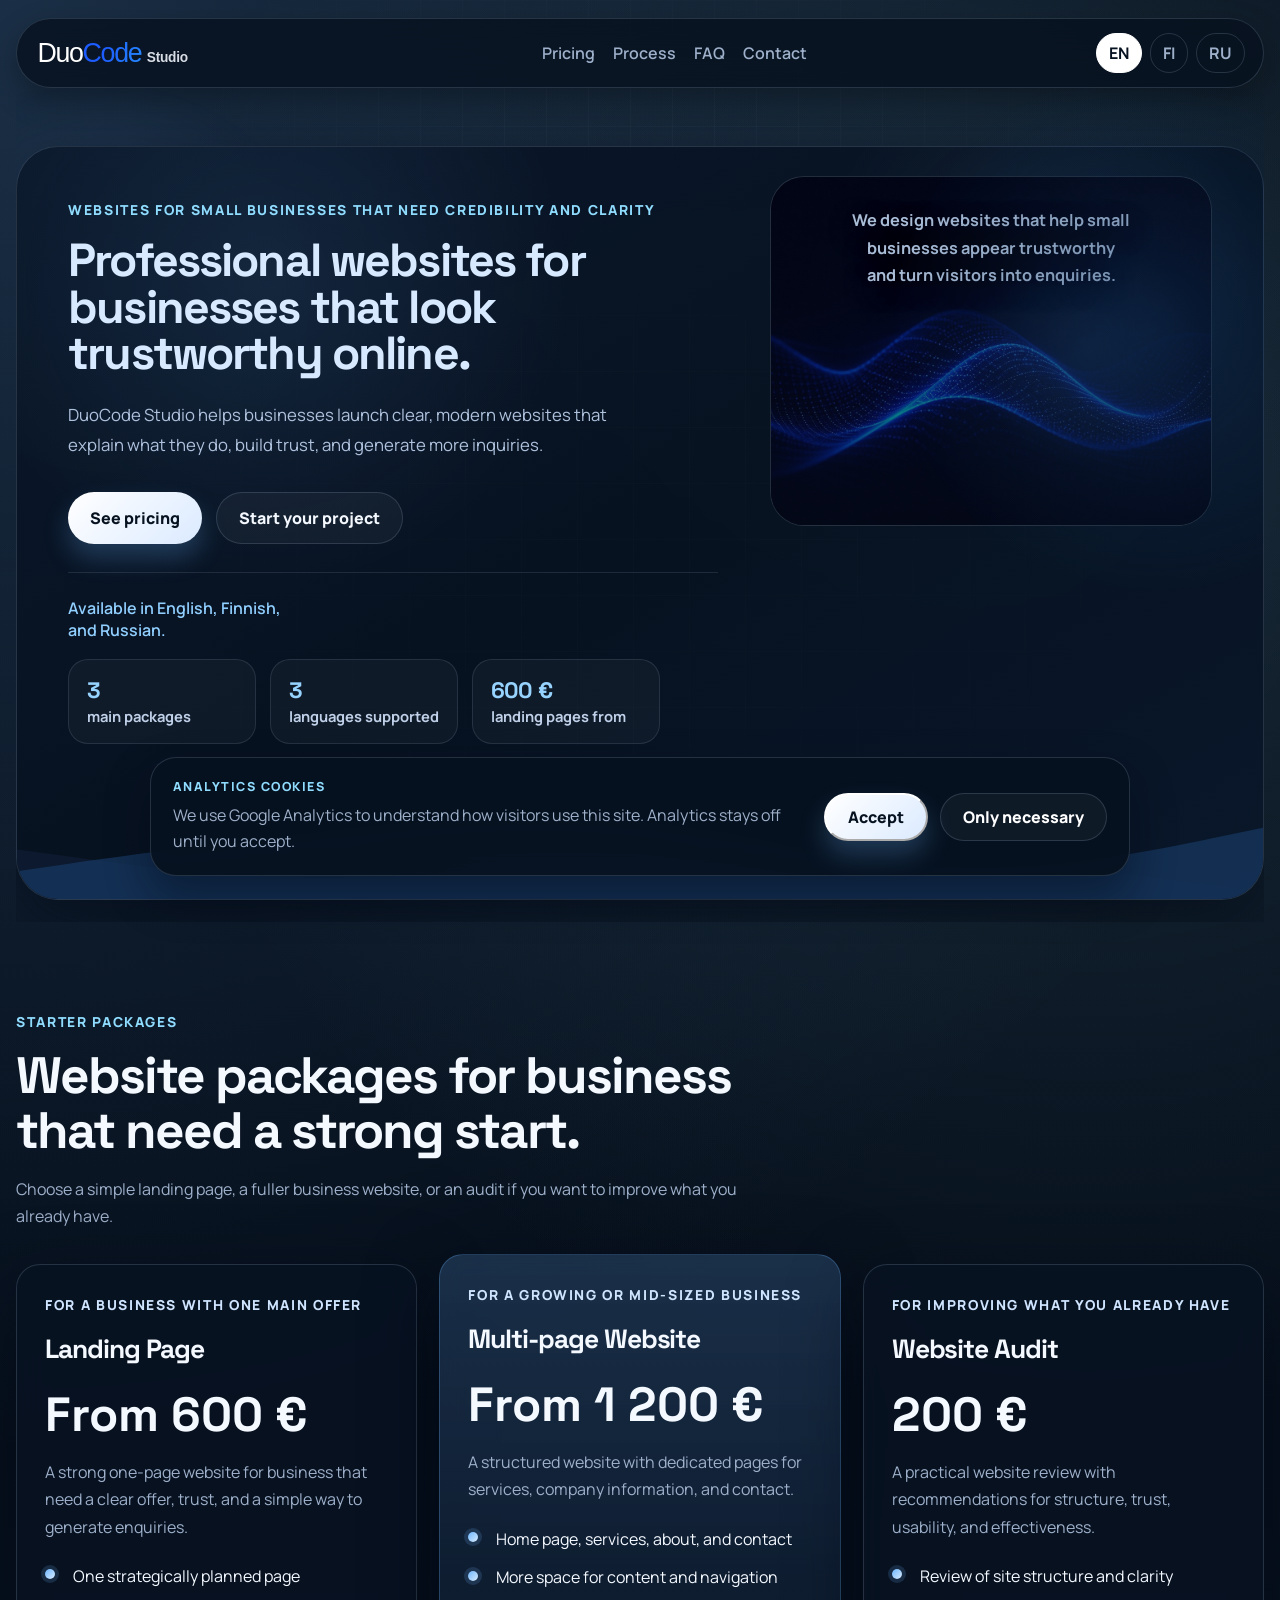
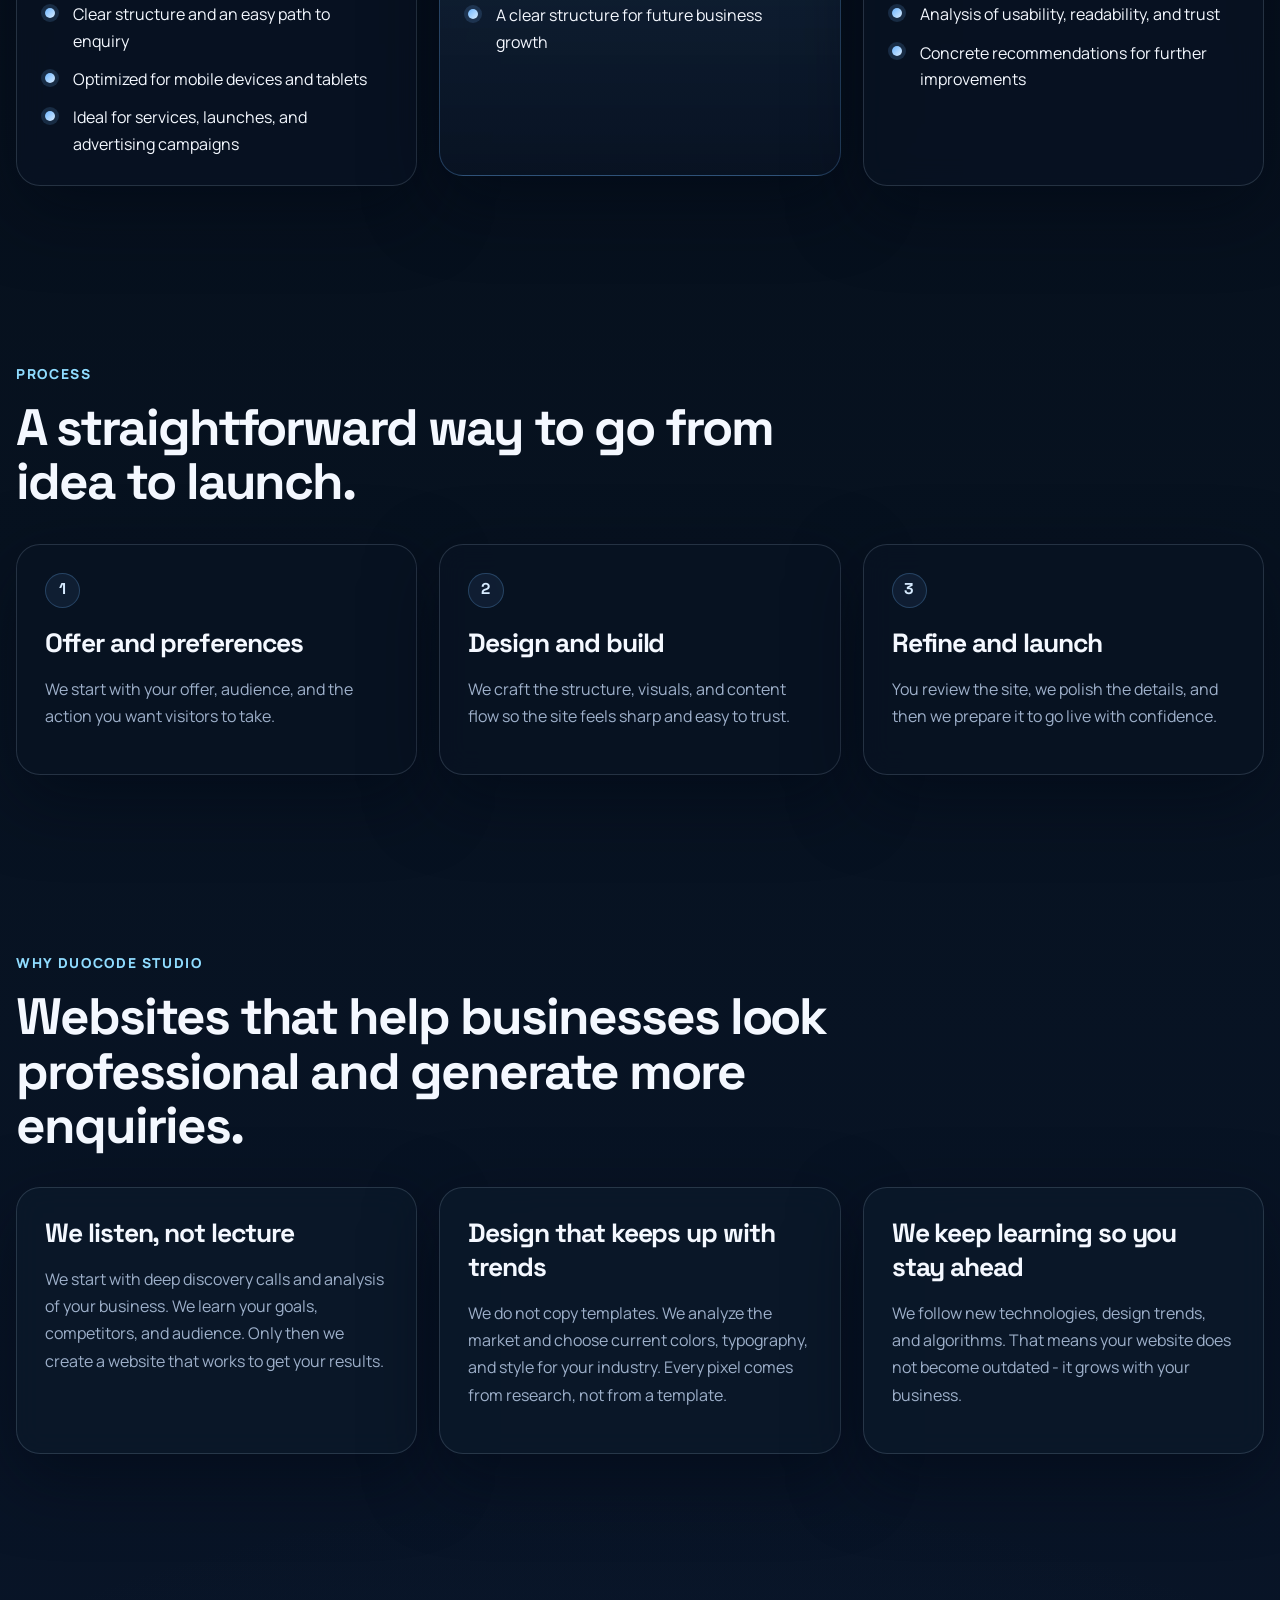
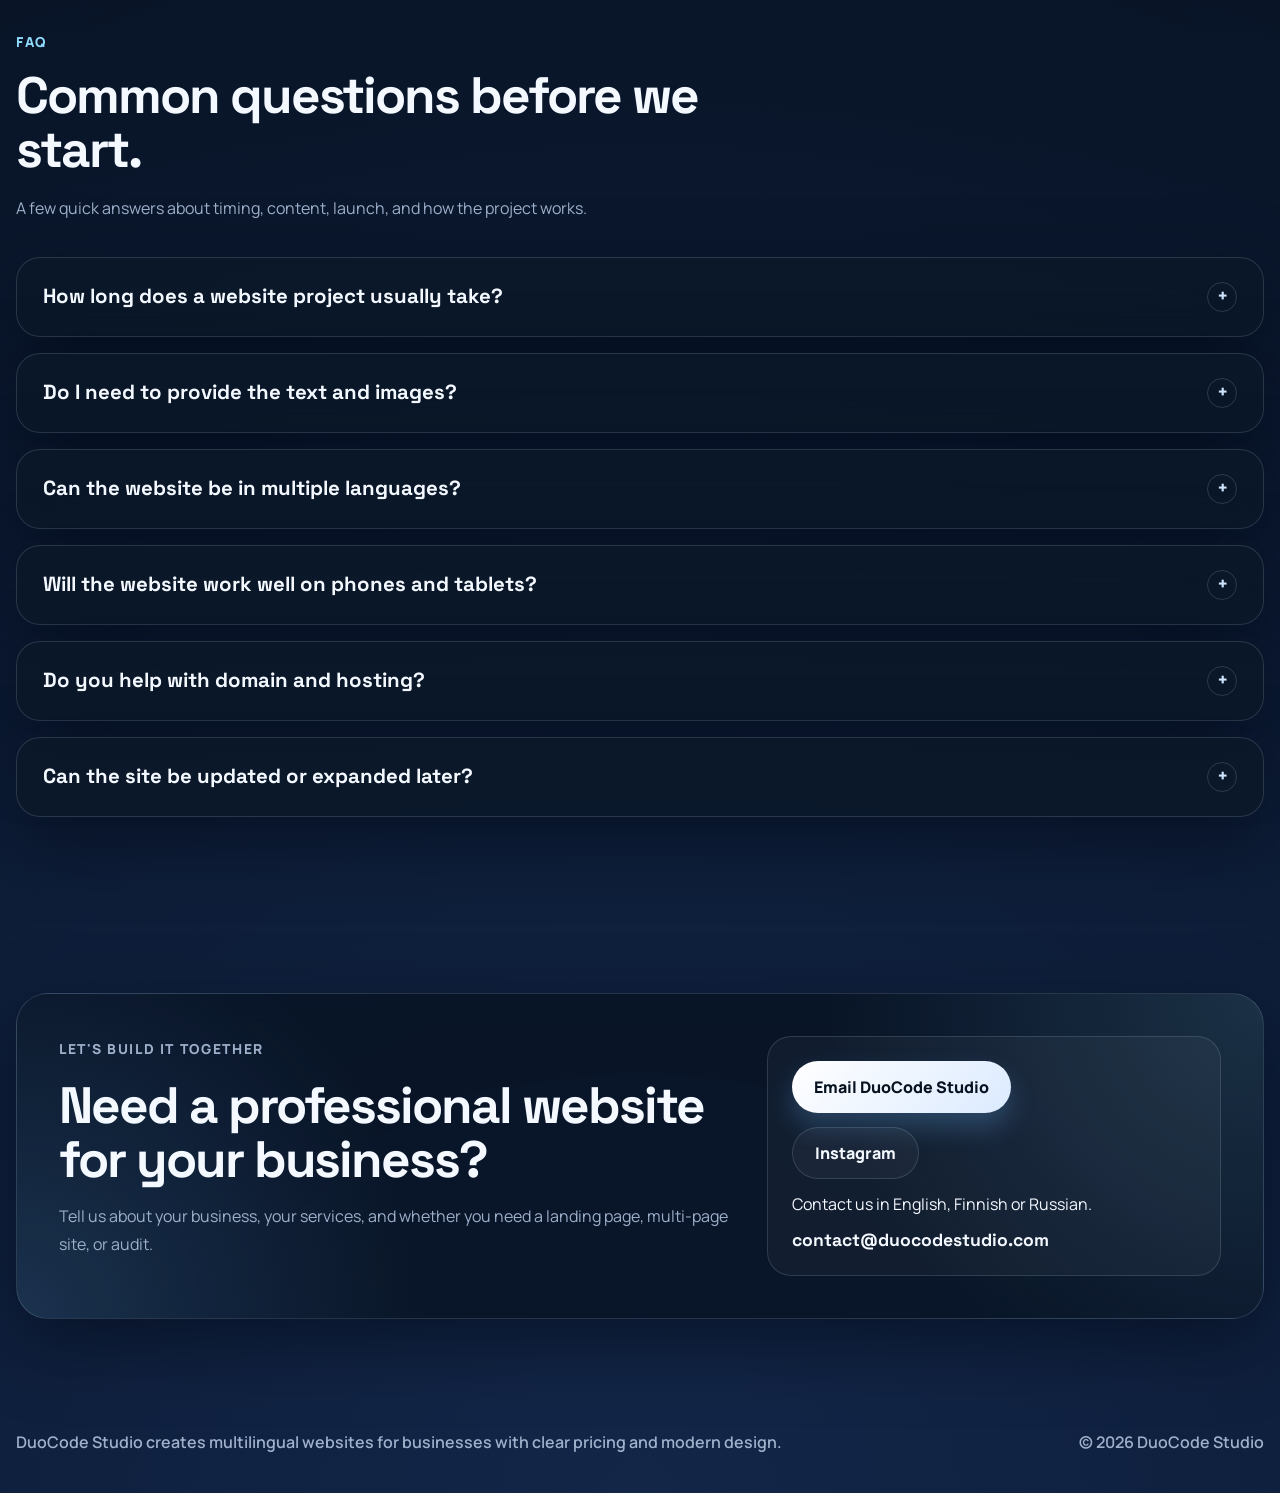
==== index.html @ 1658deb6 "first commit" ====
<!doctype html>
<html lang="en">
	<head>
		<meta charset="UTF-8" />
		<meta name="viewport" content="width=device-width, initial-scale=1.0" />
		<title>Small Business Web Design from €600 | DuoCode Studio</title>
		<meta
			name="description"
			content="DuoCode Studio builds multilingual small business websites: landing pages from €600, multi-page websites from €1200, and website audits for €200."
		/>
		<meta name="robots" content="index, follow, max-image-preview:large, max-snippet:-1, max-video-preview:-1" />
		<meta name="theme-color" content="#071220" />
		<link rel="canonical" href="https://duocodestudio.com/" />
		<link rel="alternate" hreflang="en" href="https://duocodestudio.com/" />
		<link rel="alternate" hreflang="fi" href="https://duocodestudio.com/fi/" />
		<link rel="alternate" hreflang="ru" href="https://duocodestudio.com/ru/" />
		<link rel="alternate" hreflang="x-default" href="https://duocodestudio.com/" />
		<meta property="og:type" content="website" />
		<meta property="og:site_name" content="DuoCode Studio" />
		<meta property="og:locale" content="en_US" />
		<meta property="og:locale:alternate" content="fi_FI" />
		<meta property="og:locale:alternate" content="ru_RU" />
		<meta property="og:url" content="https://duocodestudio.com/" />
		<meta property="og:title" content="Small Business Web Design from €600 | DuoCode Studio" />
		<meta
			property="og:description"
			content="DuoCode Studio builds multilingual small business websites: landing pages from €600, multi-page websites from €1200, and website audits for €200."
		/>
		<meta name="twitter:card" content="summary" />
		<meta name="twitter:title" content="Small Business Web Design from €600 | DuoCode Studio" />
		<meta
			name="twitter:description"
			content="DuoCode Studio builds multilingual small business websites: landing pages from €600, multi-page websites from €1200, and website audits for €200."
		/>
		<link rel="preconnect" href="https://fonts.googleapis.com" />
		<link rel="preconnect" href="https://fonts.gstatic.com" crossorigin />
		<link
			href="https://fonts.googleapis.com/css2?family=Manrope:wght@400;500;600;700;800&family=Space+Grotesk:wght@500;700&display=swap"
			rel="stylesheet"
		/>
		<link rel="stylesheet" href="./styles.css" />
		<script src="./analytics-consent.js" defer></script>
		<script type="application/ld+json">
			{
				"@context": "https://schema.org",
				"@graph": [
					{
						"@type": "ProfessionalService",
						"@id": "https://duocodestudio.com/#service",
						"name": "DuoCode Studio",
						"url": "https://duocodestudio.com/",
						"logo": "https://duocodestudio.com/assets/duocode-studio-logo.svg",
						"image": "https://duocodestudio.com/assets/duocode-studio-logo.svg",
						"email": "hello@duocodestudio.com",
						"description": "DuoCode Studio creates multilingual websites for small businesses, including landing pages, multi-page websites, and website audits.",
						"priceRange": "EUR 200-1200+",
						"areaServed": ["Finland", "Europe"],
						"availableLanguage": ["English", "Finnish", "Russian"],
						"serviceType": ["Landing page design", "Multi-page website design", "Website audit"],
						"contactPoint": {
							"@type": "ContactPoint",
							"contactType": "customer support",
							"email": "hello@duocodestudio.com",
							"availableLanguage": ["English", "Finnish", "Russian"]
						},
						"offers": [
							{
								"@type": "Offer",
								"name": "Landing Page",
								"priceCurrency": "EUR",
								"price": "600",
								"description": "Landing page package for a small business with one clear offer."
							},
							{
								"@type": "Offer",
								"name": "Multi-page Website",
								"priceCurrency": "EUR",
								"price": "1200",
								"description": "Multi-page website package for a growing small business."
							},
							{
								"@type": "Offer",
								"name": "Website Audit",
								"priceCurrency": "EUR",
								"price": "200",
								"description": "Website audit with recommendations for clarity, trust, UX, and performance."
							}
						]
					},
					{
						"@type": "FAQPage",
						"@id": "https://duocodestudio.com/#faqpage",
						"inLanguage": "en",
						"mainEntity": [
							{
								"@type": "Question",
								"name": "How long does a website project usually take?",
								"acceptedAnswer": {
									"@type": "Answer",
									"text": "Most landing pages take around 1-2 weeks. A multi-page website usually takes 2-4 weeks, depending on scope, content, and feedback speed."
								}
							},
							{
								"@type": "Question",
								"name": "Do I need to provide the text and images?",
								"acceptedAnswer": {
									"@type": "Answer",
									"text": "You can send your existing text, photos, and brand materials. If needed, we can also help structure the content so the site feels clear and professional."
								}
							},
							{
								"@type": "Question",
								"name": "Can the website be in multiple languages?",
								"acceptedAnswer": {
									"@type": "Answer",
									"text": "Yes. DuoCode Studio can build the site in English, Finnish, and Russian, with a clear structure for multilingual content."
								}
							},
							{
								"@type": "Question",
								"name": "Will the website work well on phones and tablets?",
								"acceptedAnswer": {
									"@type": "Answer",
									"text": "Yes. Every site is designed to be responsive, so it looks clean and works smoothly on desktop, tablet, and mobile screens."
								}
							},
							{
								"@type": "Question",
								"name": "Do you help with domain and hosting?",
								"acceptedAnswer": {
									"@type": "Answer",
									"text": "Yes. We can guide you with domain and hosting setup, or work with the provider you already use."
								}
							},
							{
								"@type": "Question",
								"name": "Can the site be updated or expanded later?",
								"acceptedAnswer": {
									"@type": "Answer",
									"text": "Yes. You can start with a landing page and later expand into a multi-page site, add new sections, or improve the content over time."
								}
							}
						]
					}
				]
			}
		</script>
		<script src="./script.js" defer></script>
	</head>
	<body>
		<div class="page-shell">
			<header class="site-header">
				<a class="brand" href="#top" aria-label="DuoCode Studio">
					<img class="brand-logo" src="./assets/duocode-studio-logo.svg" alt="DuoCode Studio" />
				</a>

				<nav class="site-nav" aria-label="Primary navigation">
					<a href="#pricing">Pricing</a>
					<a href="#process">Process</a>
					<a href="#faq">FAQ</a>
					<a href="#contact">Contact</a>
				</nav>

				<div class="language-switcher language-switcher-header" aria-label="Language switcher">
					<a class="lang-button is-active" href="./" lang="en" hreflang="en" aria-current="page">EN</a>
					<a class="lang-button" href="./fi/" lang="fi" hreflang="fi">FI</a>
					<a class="lang-button" href="./ru/" lang="ru" hreflang="ru">RU</a>
				</div>
			</header>

			<main id="top">
				<section class="hero section">
					<div class="hero-surface">
						<div class="hero-grid">
							<div class="hero-copy" data-reveal>
								<p class="eyebrow">Websites for small businesses that need credibility and clarity</p>
								<h1>Professional websites for businesses that look trustworthy online.</h1>
								<p class="hero-intro">
									DuoCode Studio helps businesses launch clear, modern websites that explain what they do, build trust,
									and generate more inquiries.
								</p>

								<div class="hero-actions">
									<a class="button button-primary" href="#pricing">See pricing</a>
									<a class="button button-secondary" href="#contact">Start your project</a>
								</div>

								<div class="hero-meta">
									<p class="hero-note">Available in English, Finnish, and Russian.</p>

									<div class="hero-mini-stats">
										<article class="hero-mini-stat">
											<strong>3</strong>
											<span>main packages</span>
										</article>
										<article class="hero-mini-stat">
											<strong>3</strong>
											<span>languages supported</span>
										</article>
										<article class="hero-mini-stat">
											<strong>600 €</strong>
											<span>landing pages from</span>
										</article>
									</div>
								</div>
							</div>

							<aside class="hero-scene" data-reveal>
								<div class="scene-canvas">
									<div class="scene-gridlines" aria-hidden="true"></div>
									<p class="scene-overlay-copy">
										We design websites that help small businesses appear trustworthy and turn visitors into enquiries.
									</p>
								</div>
							</aside>
						</div>

						<div class="hero-wave" aria-hidden="true">
							<svg viewBox="0 0 1440 180" preserveAspectRatio="none">
								<path
									class="hero-wave-back"
									fill="#0d1b31"
									fill-opacity="0.88"
									d="M0,107L60,117.3C120,128,240,149,360,149.3C480,149,600,128,720,117.3C840,107,960,107,1080,117.3C1200,128,1320,149,1380,160L1440,171L1440,181L1380,181C1320,181,1200,181,1080,181C960,181,840,181,720,181C600,181,480,181,360,181C240,181,120,181,60,181L0,181Z"
								></path>
								<path
									class="hero-wave-front"
									fill="#173862"
									fill-opacity="0.72"
									d="M0,139L60,128C120,117,240,96,360,80C480,64,600,53,720,69.3C840,85,960,128,1080,133.3C1200,139,1320,107,1380,90.7L1440,75L1440,181L1380,181C1320,181,1200,181,1080,181C960,181,840,181,720,181C600,181,480,181,360,181C240,181,120,181,60,181L0,181Z"
								></path>
							</svg>
						</div>
					</div>
				</section>

				<section class="section pricing-section" id="pricing">
					<div class="section-heading" data-reveal>
						<p class="eyebrow">Starter packages</p>
						<h2>Website packages for business that need a strong start.</h2>
						<p>
							Choose a simple landing page, a fuller business website, or an audit if you want to improve what you
							already have.
						</p>
					</div>

					<div class="pricing-grid">
						<article class="price-card" data-reveal>
							<p class="card-kicker">For a business with one main offer</p>
							<h3>Landing Page</h3>
							<p class="price">From 600 €</p>
							<p class="card-copy">
								A strong one-page website for business that need a clear offer, trust, and a simple way to generate
								enquiries.
							</p>
							<ul class="feature-list">
								<li>One strategically planned page</li>
								<li>Clear structure and an easy path to enquiry</li>
								<li>Optimized for mobile devices and tablets</li>
								<li>Ideal for services, launches, and advertising campaigns</li>
							</ul>
						</article>

						<article class="price-card featured" data-reveal>
							<p class="card-kicker">For a growing or mid-sized business</p>
							<h3>Multi-page Website</h3>
							<p class="price">From 1 200 €</p>
							<p class="card-copy">
								A structured website with dedicated pages for services, company information, and contact.
							</p>
							<ul class="feature-list">
								<li>Home page, services, about, and contact</li>
								<li>More space for content and navigation</li>
								<li>A clear structure for future business growth</li>
							</ul>
						</article>

						<article class="price-card" data-reveal>
							<p class="card-kicker">For improving what you already have</p>
							<h3>Website Audit</h3>
							<p class="price">200 €</p>
							<p class="card-copy">
								A practical website review with recommendations for structure, trust, usability, and effectiveness.
							</p>
							<ul class="feature-list">
								<li>Review of site structure and clarity</li>
								<li>Analysis of usability, readability, and trust</li>
								<li>Concrete recommendations for further improvements</li>
							</ul>
						</article>
					</div>
				</section>

				<section class="section process-section" id="process">
					<div class="section-heading" data-reveal>
						<p class="eyebrow">Process</p>
						<h2>A straightforward way to go from idea to launch.</h2>
					</div>

					<div class="process-grid">
						<article class="process-card" data-reveal>
							<span class="process-number">1</span>
							<h3>Offer and preferences</h3>
							<p>We start with your offer, audience, and the action you want visitors to take.</p>
						</article>
						<article class="process-card" data-reveal>
							<span class="process-number">2</span>
							<h3>Design and build</h3>
							<p>We craft the structure, visuals, and content flow so the site feels sharp and easy to trust.</p>
						</article>
						<article class="process-card" data-reveal>
							<span class="process-number">3</span>
							<h3>Refine and launch</h3>
							<p>You review the site, we polish the details, and then we prepare it to go live with confidence.</p>
						</article>
					</div>
				</section>

				<section class="section value-section">
					<div class="section-heading narrow" data-reveal>
						<p class="eyebrow">Why DuoCode Studio</p>
						<h2>Websites that help businesses look professional and generate more enquiries.</h2>
					</div>

					<div class="value-grid">
						<article class="value-card" data-reveal>
							<h3>We listen, not lecture</h3>
							<p>
								We start with deep discovery calls and analysis of your business. We learn your goals, competitors, and
								audience. Only then we create a website that works to get your results.
							</p>
						</article>
						<article class="value-card" data-reveal>
							<h3>Design that keeps up with trends</h3>
							<p>
								We do not copy templates. We analyze the market and choose current colors, typography, and style for
								your industry. Every pixel comes from research, not from a template.
							</p>
						</article>
						<article class="value-card" data-reveal>
							<h3>We keep learning so you stay ahead</h3>
							<p>
								We follow new technologies, design trends, and algorithms. That means your website does not become
								outdated - it grows with your business.
							</p>
						</article>
					</div>
				</section>

				<section class="section faq-section" id="faq">
					<div class="section-heading narrow" data-reveal>
						<p class="eyebrow">FAQ</p>
						<h2>Common questions before we start.</h2>
						<p>A few quick answers about timing, content, launch, and how the project works.</p>
					</div>

					<div class="faq-list">
						<details class="faq-item" data-reveal>
							<summary class="faq-question">How long does a website project usually take?</summary>
							<div class="faq-answer">
								<p>
									Most landing pages take around 1-2 weeks. A multi-page website usually takes 2-4 weeks, depending on
									scope, content and how quickly feedback is provided.
								</p>
							</div>
						</details>

						<details class="faq-item" data-reveal>
							<summary class="faq-question">Do I need to provide the text and images?</summary>
							<div class="faq-answer">
								<p>
									You can send your existing text, photos, and brand materials. If needed, we can also help structure
									the content so the site feels clear and professional.
								</p>
							</div>
						</details>

						<details class="faq-item" data-reveal>
							<summary class="faq-question">Can the website be in multiple languages?</summary>
							<div class="faq-answer">
								<p>
									Yes. DuoCode Studio can build the site in English, Finnish, and Russian, with a clear structure for
									multilingual content.
								</p>
							</div>
						</details>

						<details class="faq-item" data-reveal>
							<summary class="faq-question">Will the website work well on phones and tablets?</summary>
							<div class="faq-answer">
								<p>
									Yes. Every site is designed to be responsive, so it looks clean and works smoothly on desktops,
									tablets, and mobile screens.
								</p>
							</div>
						</details>

						<details class="faq-item" data-reveal>
							<summary class="faq-question">Do you help with domain and hosting?</summary>
							<div class="faq-answer">
								<p>Yes. We can guide you with domain and hosting setup, or work with the provider you already use.</p>
							</div>
						</details>

						<details class="faq-item" data-reveal>
							<summary class="faq-question">Can the site be updated or expanded later?</summary>
							<div class="faq-answer">
								<p>
									Yes. You can start with a landing page and later expand into a multi-page site, add new sections, or
									improve the content over time.
								</p>
							</div>
						</details>
					</div>
				</section>

				<section class="section cta-section" id="contact" data-reveal>
					<div class="cta-panel">
						<div class="cta-copy">
							<p class="eyebrow">Let's build it together</p>
							<h2>Need a professional website for your business?</h2>
							<p>
								Tell us about your business, your services, and whether you need a landing page, multi-page site, or
								audit.
							</p>
						</div>

						<div class="cta-actions">
							<a class="button button-primary" href="mailto:contact@duocodestudio.com">Email DuoCode Studio</a>
							<a
								class="button button-secondary"
								href="https://instagram.com/"
								target="_blank"
								rel="noreferrer noopener"
							>
								Instagram
							</a>
							<p class="contact-line">Contact us in English, Finnish or Russian.</p>
							<a class="contact-mail" href="mailto:contact@duocodestudio.com">contact@duocodestudio.com</a>
						</div>
					</div>
				</section>
			</main>

			<footer class="site-footer">
				<p>DuoCode Studio creates multilingual websites for businesses with clear pricing and modern design.</p>
				<p>&copy; <span id="year"></span> DuoCode Studio</p>
				<div class="language-switcher language-switcher-footer" aria-label="Language switcher">
					<a class="lang-button is-active" href="./" lang="en" hreflang="en" aria-current="page">EN</a>
					<a class="lang-button" href="./fi/" lang="fi" hreflang="fi">FI</a>
					<a class="lang-button" href="./ru/" lang="ru" hreflang="ru">RU</a>
				</div>
				<button class="cookie-settings-button is-hidden" id="cookie-settings-button" type="button">
					Cookie settings
				</button>
			</footer>
		</div>
		<div
			class="cookie-banner is-hidden"
			id="cookie-banner"
			role="dialog"
			aria-live="polite"
			aria-label="Analytics cookies"
		>
			<div class="cookie-banner-copy">
				<p class="cookie-banner-kicker">Analytics cookies</p>
				<p class="cookie-banner-text">
					We use Google Analytics to understand how visitors use this site. Analytics stays off until you accept.
				</p>
			</div>
			<div class="cookie-banner-actions">
				<button class="button button-primary" id="cookie-accept" type="button">Accept</button>
				<button class="button button-secondary" id="cookie-reject" type="button">Only necessary</button>
			</div>
		</div>
	</body>
</html>
---- styles.css ----
:root {
	--bg: #071220;
	--bg-strong: #0d1b31;
	--surface: rgba(8, 19, 35, 0.76);
	--surface-strong: rgba(12, 27, 48, 0.94);
	--ink: #f4f8ff;
	--muted: #9eb0ca;
	--line: rgba(195, 214, 238, 0.16);
	--accent: #6eb6ff;
	--accent-dark: #cfe5ff;
	--accent-soft: rgba(110, 182, 255, 0.16);
	--teal: #8fdcff;
	--teal-soft: rgba(143, 220, 255, 0.16);
	--shadow: 0 24px 70px rgba(2, 8, 20, 0.5);
	--radius-xl: 32px;
	--radius-lg: 24px;
	--radius-md: 18px;
	--max-width: 1500px;
}

*,
*::before,
*::after {
	box-sizing: border-box;
}

html {
	scroll-behavior: smooth;
	color-scheme: dark;
	overflow-x: hidden;
	overflow-x: clip;
}

body {
	margin: 0;
	min-height: 100vh;
	font-family: "Manrope", sans-serif;
	color: var(--ink);
	background:
		radial-gradient(circle at top left, rgba(110, 182, 255, 0.22), transparent 30%),
		radial-gradient(circle at 85% 10%, rgba(143, 220, 255, 0.14), transparent 22%),
		radial-gradient(circle at 50% 100%, rgba(46, 86, 148, 0.24), transparent 34%),
		linear-gradient(180deg, #030912 0%, var(--bg) 46%, #0a1730 100%);
	overflow-x: hidden;
	overflow-x: clip;
}

body::before {
	content: "";
	position: fixed;
	inset: 0;
	background-image:
		linear-gradient(rgba(255, 255, 255, 0.05) 1px, transparent 1px),
		linear-gradient(90deg, rgba(255, 255, 255, 0.05) 1px, transparent 1px);
	background-size: 42px 42px;
	mask-image: radial-gradient(circle at center, black 38%, transparent 82%);
	pointer-events: none;
	opacity: 0.55;
}

a {
	color: inherit;
	text-decoration: none;
}

button,
input,
textarea {
	font: inherit;
}

.page-shell {
	width: min(calc(100% - 32px), var(--max-width));
	margin: 0 auto;
	position: relative;
}

.site-header {
	position: sticky;
	top: 16px;
	z-index: 10;
	display: flex;
	align-items: center;
	justify-content: space-between;
	gap: 20px;
	margin: 18px 0 0;
	padding: 14px 18px;
	border: 1px solid var(--line);
	border-radius: 999px;
	background: rgba(7, 17, 31, 0.8);
	backdrop-filter: blur(18px);
	box-shadow: 0 12px 30px rgba(0, 0, 0, 0.28);
}

.brand {
	display: inline-flex;
	align-items: center;
	gap: 0;
	min-width: 0;
}

.brand-logo {
	display: block;
	width: clamp(156px, 17vw, 232px);
	height: auto;
	flex-shrink: 0;
}

.brand-name,
h1,
h2,
h3 {
	font-family: "Space Grotesk", sans-serif;
	letter-spacing: -0.04em;
}

h1,
h2,
h3,
.eyebrow,
.card-kicker,
.spotlight-label,
.site-nav a,
.button,
.contact-mail,
.hero-intro,
.hero-note,
.card-copy,
.process-card p,
.value-card p,
.cta-copy p,
.hero-scene p,
.feature-list li,
.spotlight-list li,
.hero-mini-stat span,
.contact-line,
.site-footer p {
	overflow-wrap: anywhere;
	word-break: normal;
	hyphens: auto;
}

.brand-name {
	font-size: 1.02rem;
	font-weight: 700;
}

.site-nav {
	display: inline-flex;
	align-items: center;
	gap: 18px;
}

.site-nav a {
	color: var(--muted);
	font-weight: 600;
	transition: color 180ms ease;
}

.site-nav a:hover,
.site-nav a:focus-visible {
	color: var(--ink);
}

.language-switcher {
	display: inline-flex;
	align-items: center;
	gap: 8px;
}

.language-switcher-footer {
	display: none;
}

.lang-button {
	display: inline-flex;
	align-items: center;
	justify-content: center;
	border: 1px solid var(--line);
	border-radius: 999px;
	background: transparent;
	color: var(--muted);
	padding: 8px 12px;
	font-weight: 700;
	cursor: pointer;
	transition:
		transform 180ms ease,
		background-color 180ms ease,
		color 180ms ease,
		border-color 180ms ease;
}

.lang-button:hover,
.lang-button:focus-visible {
	transform: translateY(-1px);
	border-color: rgba(255, 255, 255, 0.28);
	color: var(--ink);
}

.lang-button.is-active {
	background: #ffffff;
	color: var(--bg);
	border-color: #ffffff;
}

.section {
	padding: 88px 0;
}

.hero {
	position: relative;
	padding: 58px 0 22px;
	overflow: hidden;
	overflow: clip;
}

.hero::before {
	content: "";
	position: absolute;
	inset: 12px auto auto -120px;
	width: 420px;
	height: 420px;
	border-radius: 50%;
	background: radial-gradient(circle, rgba(110, 182, 255, 0.2) 0%, rgba(110, 182, 255, 0) 72%);
	pointer-events: none;
	filter: blur(18px);
}

.hero::after {
	content: "";
	position: absolute;
	right: -150px;
	top: -18px;
	width: 520px;
	height: 520px;
	border-radius: 50%;
	background: radial-gradient(circle, rgba(18, 56, 98, 0.44) 0%, rgba(18, 56, 98, 0) 74%);
	pointer-events: none;
}

.hero-surface,
.price-card,
.process-card,
.value-card,
.cta-panel {
	border: 1px solid var(--line);
	background: var(--surface);
	box-shadow: var(--shadow);
	backdrop-filter: blur(14px);
}

.hero-surface {
	position: relative;
	overflow: hidden;
	border-radius: 42px;
	background:
		radial-gradient(circle at 20% 18%, rgba(110, 182, 255, 0.1) 0%, rgba(110, 182, 255, 0) 26%),
		radial-gradient(circle at 82% 16%, rgba(143, 220, 255, 0.08) 0%, rgba(143, 220, 255, 0) 18%),
		linear-gradient(150deg, rgba(11, 24, 43, 0.98) 0%, rgba(7, 18, 32, 0.98) 52%, rgba(10, 24, 43, 0.98) 100%);
}

.hero-surface::before {
	content: "";
	position: absolute;
	inset: 0;
	background-image:
		linear-gradient(rgba(255, 255, 255, 0.03) 1px, transparent 1px),
		linear-gradient(90deg, rgba(255, 255, 255, 0.03) 1px, transparent 1px);
	background-size: 56px 56px;
	mask-image: radial-gradient(circle at center, black 28%, transparent 88%);
	opacity: 0.28;
	pointer-events: none;
}

.hero-grid {
	position: relative;
	z-index: 1;
	display: grid;
	grid-template-columns: minmax(0, 1.12fr) minmax(320px, 0.88fr);
	gap: clamp(24px, 3.2vw, 40px);
	align-items: center;
	padding: clamp(30px, 4vw, 56px);
}

.hero-copy {
	position: relative;
	max-width: 720px;
}

.eyebrow,
.card-kicker,
.spotlight-label,
.process-number {
	display: inline-flex;
	align-items: center;
	flex-wrap: wrap;
	gap: 10px;
	margin: 0 0 18px;
	font-size: 0.86rem;
	font-weight: 800;
	letter-spacing: 0.12em;
	text-transform: uppercase;
	color: var(--teal);
}

.eyebrow,
.spotlight-label {
	gap: 0;
}

h1 {
	margin: 0;
	max-width: 12.2ch;
	font-size: clamp(2.55rem, 4.1vw, 4.2rem);
	line-height: 0.98;
}

.hero-copy h1 {
	color: #d6e9ff;
}

@media (min-width: 1280px) {
	.hero-grid {
		grid-template-columns: minmax(0, 1.2fr) minmax(320px, 0.8fr);
	}

	.hero-copy {
		justify-self: end;
		max-width: 760px;
		padding-right: clamp(8px, 1vw, 18px);
	}

	.hero-copy h1 {
		max-width: 19ch;
		font-size: clamp(2.9rem, 3.1vw, 3.75rem);
		line-height: 1;
	}

	.value-section .section-heading.narrow {
		max-width: 980px;
	}
}

.hero-intro {
	margin: 24px 0 0;
	max-width: 56ch;
	font-size: 1.05rem;
	line-height: 1.78;
	color: #afc2dd;
}

.hero-actions {
	display: flex;
	flex-wrap: wrap;
	gap: 14px;
	margin-top: 32px;
}

.button {
	display: inline-flex;
	align-items: center;
	justify-content: center;
	min-height: 52px;
	max-width: 100%;
	padding: 0 22px;
	border-radius: 999px;
	font-weight: 800;
	text-align: center;
	white-space: normal;
	transition:
		transform 180ms ease,
		box-shadow 180ms ease,
		background-color 180ms ease;
}

.button:hover,
.button:focus-visible {
	transform: translateY(-2px);
}

.button-primary {
	color: var(--bg);
	background: linear-gradient(135deg, #ffffff, #dbeaff);
	box-shadow: 0 14px 26px rgba(110, 182, 255, 0.24);
}

.button-primary:hover,
.button-primary:focus-visible {
	box-shadow: 0 18px 30px rgba(110, 182, 255, 0.3);
}

.button-secondary {
	border: 1px solid var(--line);
	background: rgba(255, 255, 255, 0.04);
}

.hero-meta {
	display: flex;
	flex-wrap: wrap;
	align-items: flex-start;
	justify-content: flex-start;
	gap: 18px;
	margin-top: 28px;
	padding-top: 24px;
	border-top: 1px solid rgba(195, 214, 238, 0.12);
}

.hero-note {
	margin: 0;
	color: #90cfff;
	font-weight: 600;
	max-width: 24ch;
}

.hero-mini-stats {
	display: grid;
	grid-template-columns: repeat(3, minmax(0, 1fr));
	gap: 14px;
	min-width: min(100%, 540px);
}

.hero-mini-stat {
	padding: 16px 18px;
	border-radius: 20px;
	background: rgba(255, 255, 255, 0.035);
	border: 1px solid rgba(195, 214, 238, 0.12);
}

.hero-mini-stat strong,
.float-price {
	display: block;
	font-family: "Space Grotesk", sans-serif;
	font-size: 1.4rem;
	font-weight: 700;
	letter-spacing: -0.04em;
	color: #97d3ff;
}

.hero-mini-stat span,
.float-label {
	color: #bfd0e8;
	font-size: 0.92rem;
	font-weight: 700;
}

.hero-scene {
	position: relative;
	--reveal-from: translateY(30px) scale(0.98);
	--reveal-to: translateY(0) scale(1);
}

@media (min-width: 1025px) {
	.hero-scene {
		margin-top: -240px;
	}
}

.scene-canvas {
	position: relative;
	min-height: 350px;
	border-radius: 34px;
	overflow: hidden;
	background:
		radial-gradient(circle at 50% 24%, rgba(110, 182, 255, 0.08) 0%, rgba(110, 182, 255, 0) 34%),
		linear-gradient(180deg, rgba(255, 255, 255, 0.03), rgba(255, 255, 255, 0.015)),
		linear-gradient(180deg, rgba(7, 18, 32, 0.82), rgba(7, 18, 32, 0.98));
	border: 1px solid rgba(195, 214, 238, 0.12);
	box-shadow: inset 0 1px 0 rgba(255, 255, 255, 0.05);
}

.scene-gridlines,
.scene-glow,
.scene-platform,
.scene-overlay-copy {
	position: absolute;
}

.scene-gridlines {
	inset: 0;
	background-image:
		linear-gradient(180deg, rgba(5, 12, 24, 0.36) 0%, rgba(5, 12, 24, 0.6) 100%),
		radial-gradient(circle at 72% 50%, rgba(87, 169, 255, 0.2) 0%, rgba(87, 169, 255, 0) 32%), url("./assets/pic1.jpg");
	background-size: cover;
	background-position: center;
	background-repeat: no-repeat;
	opacity: 1.78;
}

.scene-glow {
	width: 180px;
	height: 180px;
	border-radius: 50%;
	filter: blur(18px);
}

.scene-glow-a {
	top: 56px;
	right: 72px;
	background: radial-gradient(circle, rgba(110, 182, 255, 0.18) 0%, rgba(110, 182, 255, 0) 72%);
}

.scene-glow-b {
	display: none;
}

.scene-platform {
	left: 50%;
	bottom: 86px;
	width: 48%;
	height: 22px;
	border-radius: 50%;
	transform: translateX(-50%);
	background: radial-gradient(
		circle,
		rgba(110, 182, 255, 0.24) 0%,
		rgba(110, 182, 255, 0.04) 44%,
		rgba(110, 182, 255, 0) 72%
	);
	filter: blur(12px);
}

.scene-overlay-copy {
	z-index: 2;
	margin: 0;
	left: 50%;
	right: auto;
	top: 30px;
	width: min(calc(100% - 56px), 480px);
	transform: translateX(-50%);
	color: #eef6ff;
	font-size: 1.02rem;
	font-weight: 700;
	line-height: 1.72;
	text-align: center;
	text-wrap: balance;
	text-shadow: 0 8px 24px rgba(1, 7, 18, 0.9);
}

.hero-scene h2 {
	margin: 0 0 14px;
	font-size: clamp(1.34rem, 2.1vw, 1.8rem);
	line-height: 1.08;
	color: #cfe5ff;
}

.hero-scene p {
	margin: 0;
	line-height: 1.68;
	color: #aabdd7;
}

.hero-wave {
	position: relative;
	z-index: 1;
	margin-top: -18px;
	overflow: hidden;
}

.hero-wave svg {
	display: block;
	width: 100%;
	height: 122px;
}

.hero-wave-back,
.hero-wave-front {
	transform-origin: center bottom;
}

.hero-wave-back {
	animation: wave-sway-back 11s ease-in-out infinite alternate;
}

.hero-wave-front {
	animation: wave-sway-front 8s ease-in-out infinite alternate;
}

@keyframes wave-sway-back {
	from {
		transform: translateX(-8px) translateY(2px) scaleX(1.02);
	}

	to {
		transform: translateX(8px) translateY(-3px) scaleX(1.04);
	}
}

@keyframes wave-sway-front {
	from {
		transform: translateX(10px) translateY(-2px) scaleX(1.03);
	}

	to {
		transform: translateX(-12px) translateY(4px) scaleX(1.05);
	}
}

.spotlight-list,
.feature-list {
	margin: 22px 0 0;
	padding: 0;
	list-style: none;
}

.spotlight-list li,
.feature-list li {
	position: relative;
	padding-left: 28px;
	line-height: 1.65;
}

.spotlight-list li + li,
.feature-list li + li {
	margin-top: 12px;
}

.spotlight-list li::before,
.feature-list li::before {
	content: "";
	position: absolute;
	left: 0;
	top: 0.72em;
	width: 10px;
	height: 10px;
	border-radius: 50%;
	background: linear-gradient(135deg, var(--accent), #d8ecff);
	box-shadow: 0 0 0 4px var(--accent-soft);
	transform: translateY(-50%);
}

.section-heading {
	max-width: 760px;
	margin-bottom: 34px;
}

.section-heading.narrow {
	max-width: 690px;
}

.value-section .section-heading.narrow {
	max-width: 860px;
}

.section-heading h2 {
	margin: 0;
	font-size: clamp(2.1rem, 4vw, 3.6rem);
	line-height: 1.06;
}

.section-heading p:last-child {
	margin: 18px 0 0;
	color: var(--muted);
	line-height: 1.7;
}

.pricing-grid,
.process-grid,
.value-grid {
	display: grid;
	gap: 22px;
}

.faq-list {
	display: grid;
	gap: 16px;
}

.faq-item {
	padding: 24px 26px;
	border: 1px solid var(--line);
	border-radius: var(--radius-lg);
	background: rgba(11, 24, 42, 0.88);
	box-shadow: var(--shadow);
	backdrop-filter: blur(14px);
}

.faq-question {
	display: flex;
	align-items: flex-start;
	justify-content: space-between;
	gap: 18px;
	cursor: pointer;
	list-style: none;
	font-family: "Space Grotesk", sans-serif;
	font-size: clamp(1.05rem, 1.6vw, 1.32rem);
	font-weight: 700;
	line-height: 1.4;
	color: var(--ink);
	overflow-wrap: anywhere;
}

.faq-question::-webkit-details-marker {
	display: none;
}

.faq-question::after {
	content: "+";
	flex: 0 0 auto;
	display: inline-flex;
	align-items: center;
	justify-content: center;
	width: 30px;
	height: 30px;
	border-radius: 50%;
	border: 1px solid rgba(195, 214, 238, 0.18);
	color: var(--accent-dark);
	font-size: 1.15rem;
	line-height: 1;
	transition:
		transform 180ms ease,
		background-color 180ms ease,
		border-color 180ms ease;
}

.faq-item[open] .faq-question::after {
	content: "-";
	transform: rotate(180deg);
	background: rgba(110, 182, 255, 0.08);
	border-color: rgba(110, 182, 255, 0.26);
}

.faq-answer p {
	margin: 14px 42px 0 0;
	color: var(--muted);
	line-height: 1.72;
	overflow-wrap: anywhere;
}

.pricing-grid {
	grid-template-columns: repeat(3, minmax(0, 1fr));
}

.price-card {
	padding: 28px;
	border-radius: var(--radius-lg);
}

.price-card.featured {
	position: relative;
	background: linear-gradient(180deg, rgba(110, 182, 255, 0.18), rgba(8, 19, 35, 0.92)), var(--surface);
	border-color: rgba(110, 182, 255, 0.26);
	--reveal-from: translateY(16px);
	--reveal-to: translateY(-10px);
}

.price-card h3,
.process-card h3,
.value-card h3 {
	margin: 0;
	font-size: 1.65rem;
}

.card-kicker {
	color: var(--accent-dark);
}

.price {
	margin: 18px 0 14px;
	font-family: "Space Grotesk", sans-serif;
	font-size: clamp(2rem, 5vw, 3rem);
	font-weight: 700;
}

.card-copy {
	margin: 0;
	color: var(--muted);
	line-height: 1.7;
}

.process-grid {
	grid-template-columns: repeat(3, minmax(0, 1fr));
}

.process-card {
	padding: 28px;
	border-radius: var(--radius-lg);
}

.process-number {
	display: inline-flex;
	align-items: center;
	justify-content: center;
	width: 2.2rem;
	height: 2.2rem;
	margin: 0 0 18px;
	border-radius: 999px;
	border: 1px solid rgba(110, 182, 255, 0.24);
	background: rgba(110, 182, 255, 0.08);
	color: #d7ebff;
	font-family: "Space Grotesk", sans-serif;
	font-size: 0.98rem;
	font-weight: 700;
	letter-spacing: 0;
	line-height: 1;
	text-transform: none;
}

.process-card p,
.value-card p,
.cta-copy p {
	color: var(--muted);
	line-height: 1.7;
}

.value-grid {
	grid-template-columns: repeat(3, minmax(0, 1fr));
}

.value-card {
	padding: 28px;
	border-radius: var(--radius-lg);
	background: rgba(11, 24, 42, 0.88);
}

.cta-panel {
	display: grid;
	grid-template-columns: minmax(0, 1.2fr) minmax(280px, 0.8fr);
	gap: 28px;
	align-items: center;
	padding: clamp(28px, 4vw, 42px);
	border-radius: var(--radius-xl);
	background:
		radial-gradient(circle at top right, rgba(143, 220, 255, 0.14), transparent 34%),
		radial-gradient(circle at bottom left, rgba(110, 182, 255, 0.18), transparent 32%), rgba(8, 20, 37, 0.88);
}

.cta-copy h2 {
	margin: 0;
	font-size: clamp(2rem, 4vw, 3.4rem);
	line-height: 1.06;
}

.cta-actions {
	display: flex;
	flex-direction: column;
	align-items: flex-start;
	gap: 14px;
	padding: 24px;
	border-radius: var(--radius-lg);
	background: rgba(255, 255, 255, 0.04);
	border: 1px solid var(--line);
}

.contact-line {
	margin: 0;
}

.contact-mail {
	font-family: "Space Grotesk", sans-serif;
	font-size: 1.1rem;
	font-weight: 700;
}

.hero-copy,
.hero-scene,
.price-card,
.process-card,
.value-card,
.cta-copy,
.cta-actions,
.site-nav,
.language-switcher {
	min-width: 0;
}

.site-footer {
	display: flex;
	justify-content: space-between;
	gap: 16px;
	padding: 24px 0 40px;
	color: var(--muted);
	font-weight: 600;
}

.site-footer p {
	margin: 0;
}

.cookie-banner {
	position: fixed;
	z-index: 30;
}

.cookie-banner {
	left: 50%;
	bottom: 24px;
	display: grid;
	grid-template-columns: minmax(0, 1fr) auto;
	gap: 18px;
	align-items: center;
	width: min(calc(100% - 24px), 980px);
	padding: 20px 22px;
	border: 1px solid rgba(195, 214, 238, 0.16);
	border-radius: 26px;
	background: rgba(7, 17, 31, 0.94);
	backdrop-filter: blur(18px);
	box-shadow: 0 20px 44px rgba(2, 8, 20, 0.46);
	transform: translateX(-50%);
	transition:
		opacity 180ms ease,
		transform 180ms ease;
}

.cookie-banner.is-hidden {
	opacity: 0;
	pointer-events: none;
	transform: translateX(-50%) translateY(16px);
}

.cookie-banner-copy {
	min-width: 0;
}

.cookie-banner-kicker {
	margin: 0 0 8px;
	font-size: 0.78rem;
	font-weight: 800;
	letter-spacing: 0.12em;
	text-transform: uppercase;
	color: var(--teal);
}

.cookie-banner-text {
	margin: 0;
	color: var(--muted);
	line-height: 1.62;
}

.cookie-banner-actions {
	display: flex;
	flex-wrap: wrap;
	justify-content: flex-end;
	gap: 12px;
}

.cookie-banner-actions .button {
	min-height: 48px;
}

.cookie-settings-button {
	display: inline-flex;
	align-items: center;
	justify-content: center;
	padding: 10px 14px;
	border: 1px solid rgba(195, 214, 238, 0.14);
	border-radius: 999px;
	background: rgba(7, 17, 31, 0.88);
	color: var(--ink);
	font-family: "Manrope", sans-serif;
	font-size: 0.92rem;
	font-weight: 700;
	cursor: pointer;
	backdrop-filter: blur(16px);
	box-shadow: 0 10px 24px rgba(2, 8, 20, 0.24);
	transition:
		transform 180ms ease,
		border-color 180ms ease;
}

.cookie-settings-button:hover,
.cookie-settings-button:focus-visible {
	transform: translateY(-1px);
	border-color: rgba(255, 255, 255, 0.22);
}

.cookie-settings-button.is-hidden {
	display: none;
}

[data-reveal] {
	opacity: 0;
	transform: var(--reveal-from, translateY(24px));
	transition:
		opacity 700ms ease,
		transform 700ms ease;
}

[data-reveal].is-visible {
	opacity: 1;
	transform: var(--reveal-to, translateY(0));
}

@media (max-width: 1024px) {
	.cta-panel,
	.hero-grid,
	.pricing-grid,
	.process-grid,
	.value-grid {
		grid-template-columns: 1fr;
	}

	.site-header {
		display: flex;
		flex-wrap: wrap;
		align-items: center;
		justify-content: space-between;
		gap: 12px 18px;
		border-radius: 28px;
		text-align: left;
	}

	.site-nav {
		flex: 1 1 auto;
		flex-wrap: wrap;
		justify-content: center;
		gap: 12px 18px;
	}

	.brand {
		flex: 0 1 auto;
		justify-content: flex-start;
	}

	.language-switcher-header {
		flex: 0 0 auto;
		justify-content: flex-end;
		width: auto;
	}

	.hero {
		padding-bottom: 10px;
	}

	.hero-surface {
		border-radius: 34px;
	}

	.hero-grid {
		padding: 30px;
	}

	.hero-copy,
	.hero-scene,
	.section-heading,
	.section-heading.narrow,
	.cta-copy {
		width: 100%;
		max-width: 760px;
		margin-inline: auto;
	}

	.hero-copy,
	.section-heading,
	.cta-copy {
		text-align: center;
	}

	.hero-copy .eyebrow,
	.section-heading .eyebrow,
	.cta-copy .eyebrow {
		justify-content: center;
	}

	.hero-copy h1,
	.hero-intro,
	.hero-note,
	.section-heading p:last-child,
	.cta-copy p {
		margin-inline: auto;
	}

	.hero-actions,
	.hero-meta {
		justify-content: center;
	}

	.hero-mini-stats {
		margin-inline: auto;
	}

	.hero-scene {
		--reveal-from: translateY(24px);
		--reveal-to: translateY(0);
	}

	.scene-canvas {
		min-height: 460px;
	}

	.scene-overlay-copy {
		width: min(calc(100% - 56px), 500px);
	}

	.hero-wave {
		margin-top: -8px;
	}

	.hero-wave svg {
		height: 104px;
	}

	.pricing-grid,
	.process-grid,
	.value-grid {
		gap: 18px;
	}

	.price-card.featured {
		--reveal-from: translateY(24px);
		--reveal-to: translateY(0);
	}

	.cta-actions {
		align-items: center;
		text-align: center;
	}

	.site-footer {
		flex-direction: column;
		align-items: center;
		text-align: center;
	}

	.cookie-banner {
		grid-template-columns: 1fr;
		width: min(calc(100% - 24px), 760px);
		padding: 18px 18px 20px;
	}

	.cookie-banner-copy,
	.cookie-banner-actions {
		text-align: center;
		justify-content: center;
	}
}

@media (max-width: 760px) {
	.page-shell {
		width: min(calc(100% - 24px), var(--max-width));
	}

	.site-header {
		top: 10px;
		gap: 10px;
		margin-top: 12px;
		padding: 10px 14px;
		border-radius: 22px;
		backdrop-filter: blur(14px);
		box-shadow: 0 10px 24px rgba(0, 0, 0, 0.24);
	}

	.brand-logo {
		width: min(172px, 100%);
	}

	.site-nav {
		order: 3;
		flex: 1 0 100%;
		justify-content: center;
		gap: 10px 16px;
		margin-top: 2px;
		padding-top: 8px;
		border-top: 1px solid rgba(195, 214, 238, 0.12);
		font-size: 0.92rem;
		line-height: 1.2;
	}

	.language-switcher-header {
		order: 2;
		margin-left: auto;
		gap: 6px;
	}

	.brand {
		order: 1;
	}

	.language-switcher-header {
		display: none;
	}

	.language-switcher-footer {
		display: inline-flex;
		justify-content: center;
		align-self: center;
		flex-wrap: wrap;
		margin-top: 4px;
	}

	.lang-button {
		padding: 7px 10px;
		font-size: 0.82rem;
	}

	.section {
		padding: 70px 0;
	}

	.hero {
		padding-top: 46px;
	}

	.hero-grid {
		gap: 24px;
		padding: 24px;
	}

	.hero-copy h1 {
		max-width: 12ch;
	}

	.price-card,
	.process-card,
	.value-card,
	.cta-actions,
	.faq-item {
		padding: 24px;
	}

	.process-number {
		width: 2rem;
		height: 2rem;
		font-size: 0.92rem;
	}

	.hero-surface {
		border-radius: 30px;
	}

	.hero-mini-stats {
		grid-template-columns: 1fr;
	}

	.hero-meta {
		align-items: stretch;
	}

	.hero-note {
		max-width: none;
	}

	.scene-canvas {
		min-height: auto;
		padding: 214px 18px 18px;
	}

	.scene-platform {
		top: 156px;
		bottom: auto;
		width: 66%;
	}

	.scene-overlay-copy {
		top: 20px;
		left: 50%;
		right: auto;
		width: min(calc(100% - 36px), 100%);
		transform: translateX(-50%);
	}

	.hero-wave {
		margin-top: -2px;
	}

	.hero-wave svg {
		height: 72px;
	}

	.site-footer {
		flex-direction: column;
		align-items: center;
		text-align: center;
	}

	.cookie-banner {
		bottom: 18px;
		padding: 16px;
		border-radius: 22px;
	}

	.cookie-banner-actions {
		width: 100%;
	}

	.cookie-banner-actions .button {
		width: 100%;
	}

	.cookie-settings-button {
		padding: 9px 12px;
		font-size: 0.86rem;
	}
}

@media (max-width: 360px) {
	.page-shell {
		width: min(calc(100% - 16px), var(--max-width));
	}

	.site-header {
		top: 8px;
		gap: 8px;
		margin-top: 10px;
		padding: 9px 12px;
		border-radius: 20px;
	}

	.brand-logo {
		width: min(156px, 100%);
	}

	.site-nav {
		gap: 8px 12px;
		font-size: 0.86rem;
		padding-top: 7px;
	}

	.language-switcher-header {
		gap: 5px;
	}

	.language-switcher-footer {
		gap: 5px;
	}

	.lang-button {
		padding: 6px 9px;
		font-size: 0.78rem;
	}

	.section {
		padding: 58px 0;
	}

	.hero {
		padding-top: 40px;
	}

	.hero-grid {
		gap: 18px;
		padding: 18px;
	}

	.hero-surface {
		border-radius: 24px;
	}

	.eyebrow,
	.card-kicker,
	.spotlight-label,
	.process-number {
		gap: 8px;
		margin-bottom: 14px;
		font-size: 0.72rem;
		letter-spacing: 0.08em;
		line-height: 1.45;
	}

	.process-number {
		width: 1.85rem;
		height: 1.85rem;
		font-size: 0.82rem;
		line-height: 1;
	}

	.eyebrow,
	.spotlight-label {
		gap: 0;
	}

	h1 {
		max-width: none;
		font-size: clamp(2.05rem, 11vw, 2.55rem);
		line-height: 1.02;
	}

	.section-heading h2,
	.cta-copy h2,
	.hero-scene h2 {
		font-size: clamp(1.62rem, 8.6vw, 2.08rem);
		line-height: 1.12;
	}

	.hero-intro,
	.card-copy,
	.process-card p,
	.value-card p,
	.cta-copy p,
	.hero-scene p,
	.feature-list li,
	.spotlight-list li,
	.hero-mini-stat span,
	.contact-line,
	.site-footer {
		font-size: 0.95rem;
		line-height: 1.62;
	}

	.hero-actions,
	.hero-meta {
		gap: 12px;
	}

	.hero-actions .button,
	.cta-actions .button {
		width: 100%;
		padding: 14px 16px;
	}

	.hero-mini-stat,
	.price-card,
	.process-card,
	.value-card,
	.cta-actions,
	.faq-item {
		padding: 18px;
	}

	.faq-question {
		gap: 14px;
		font-size: 1rem;
	}

	.faq-question::after {
		width: 26px;
		height: 26px;
		font-size: 1rem;
	}

	.faq-answer p {
		margin-right: 0;
		font-size: 0.95rem;
		line-height: 1.62;
	}

	.price-card h3,
	.process-card h3,
	.value-card h3 {
		font-size: 1.42rem;
	}

	.price {
		font-size: clamp(1.72rem, 10vw, 2.2rem);
	}

	.scene-canvas {
		padding: 196px 14px 14px;
	}

	.scene-overlay-copy {
		top: 16px;
		left: 50%;
		right: auto;
		width: min(calc(100% - 28px), 100%);
		transform: translateX(-50%);
		font-size: 0.94rem;
		line-height: 1.66;
	}

	.contact-mail {
		font-size: 0.98rem;
	}

	.cookie-banner {
		width: min(calc(100% - 16px), 100%);
		bottom: 12px;
		padding: 14px;
		border-radius: 20px;
	}

	.cookie-banner-kicker {
		font-size: 0.72rem;
	}

	.cookie-banner-text {
		font-size: 0.9rem;
		line-height: 1.56;
	}

	.cookie-settings-button {
		padding: 8px 11px;
		font-size: 0.8rem;
	}
}

@media (prefers-reduced-motion: reduce) {
	html {
		scroll-behavior: auto;
	}

	*,
	*::before,
	*::after {
		animation: none !important;
		transition-duration: 0ms !important;
	}

	[data-reveal] {
		opacity: 1;
		transform: none;
	}
}
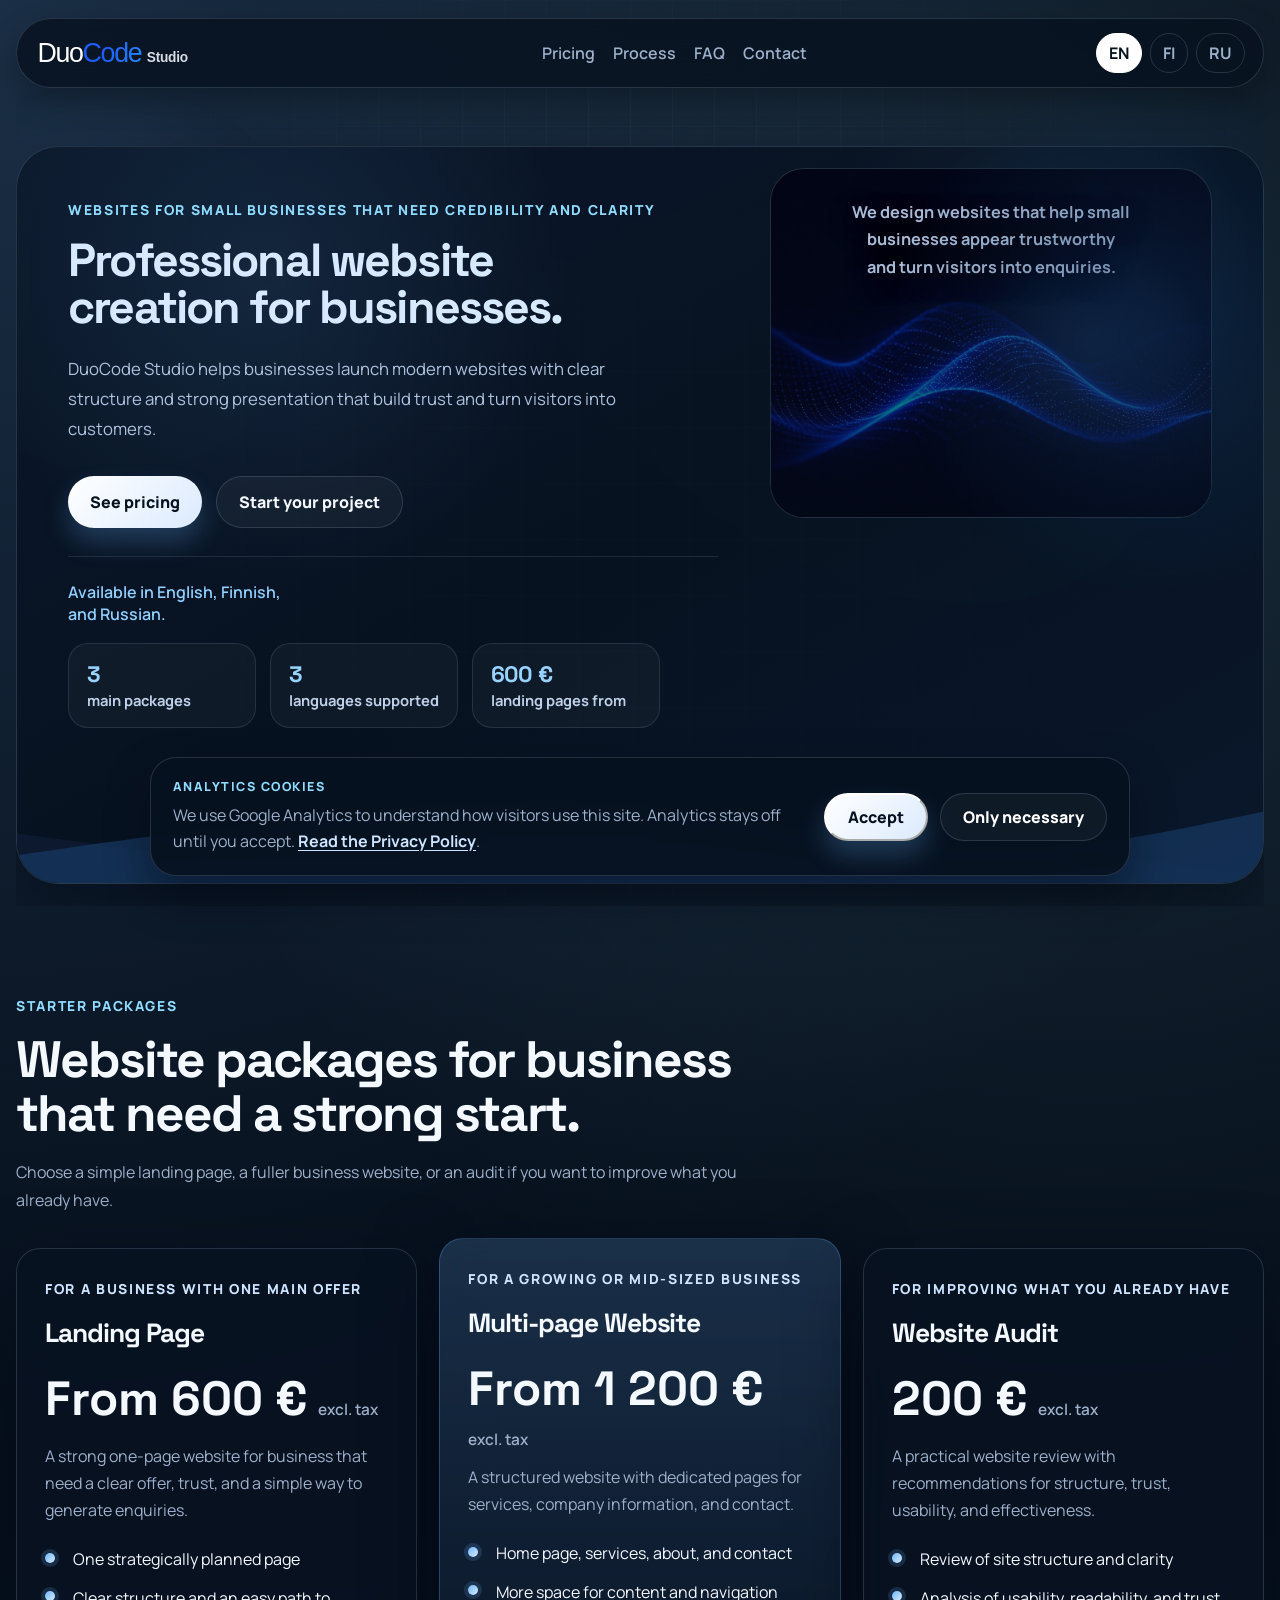
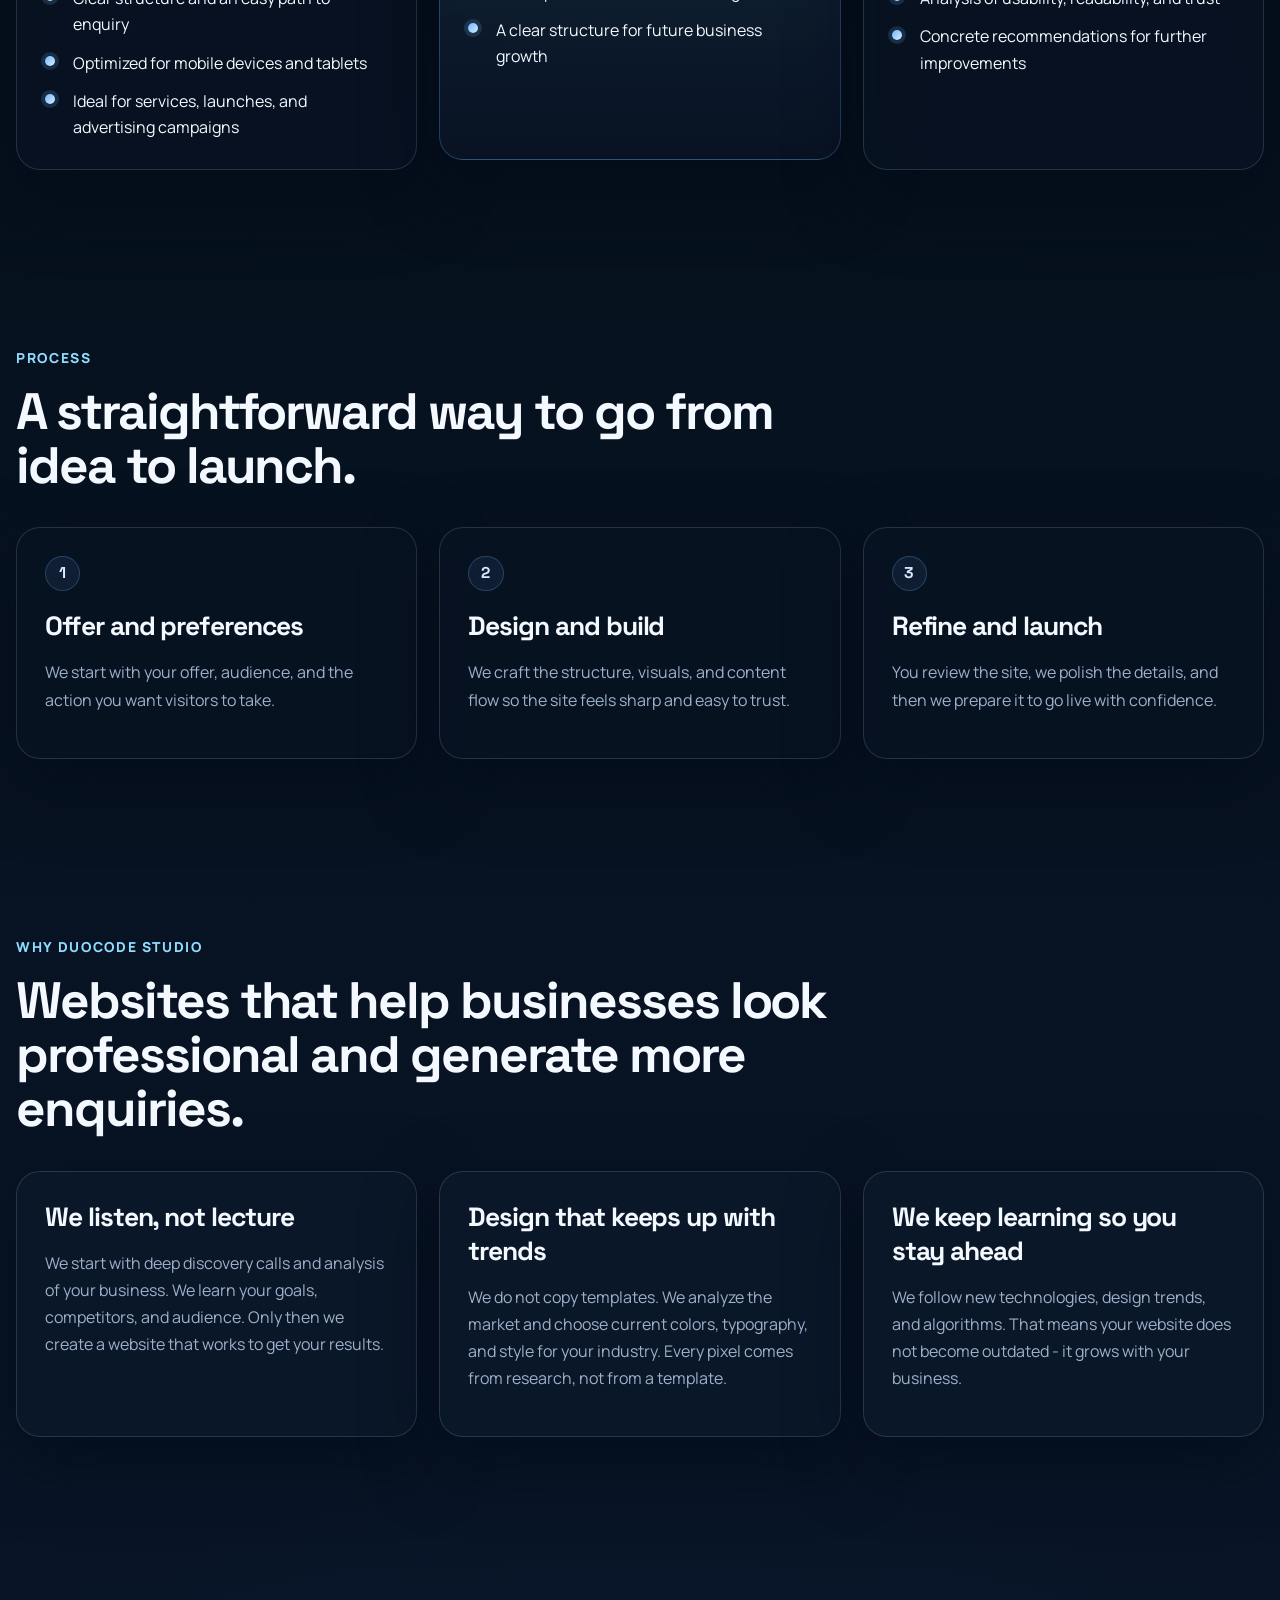
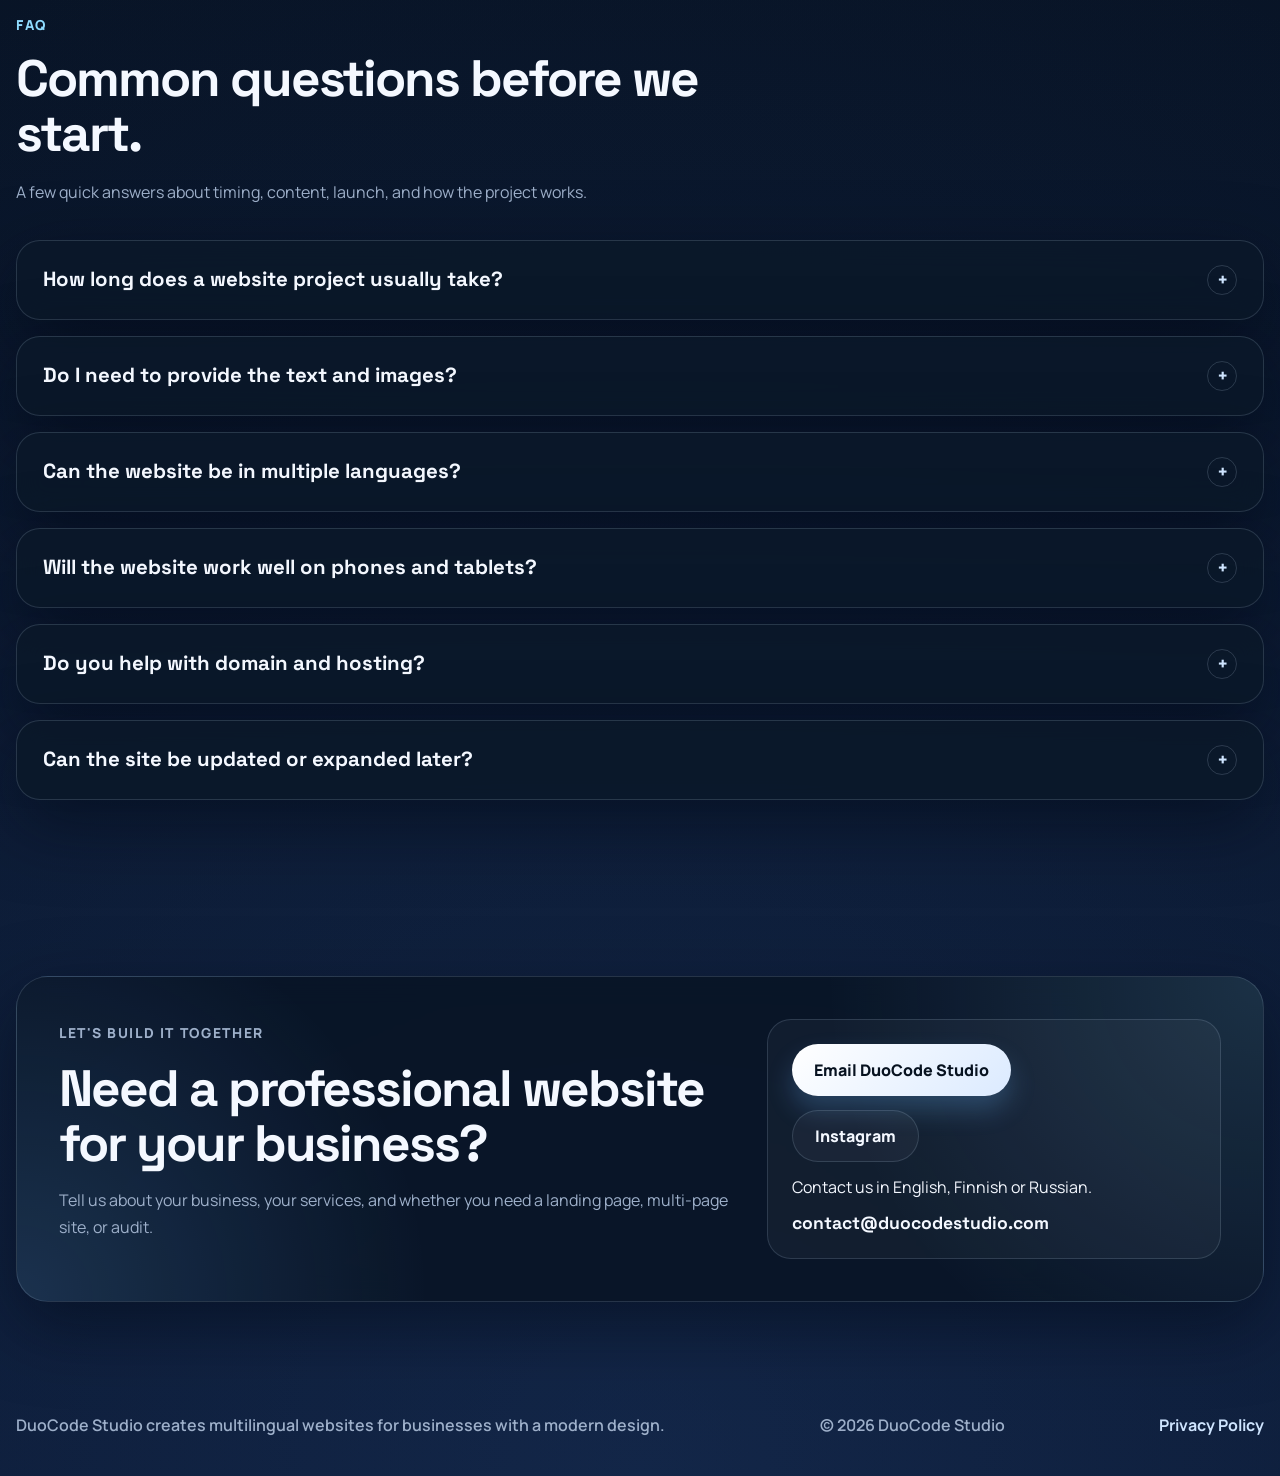
==== commit 7b990371: "update1.0" ====
--- a/index.html
+++ b/index.html
@@ -6,10 +6,12 @@
 		<title>Small Business Web Design from €600 | DuoCode Studio</title>
 		<meta
 			name="description"
-			content="DuoCode Studio builds multilingual small business websites: landing pages from €600, multi-page websites from €1200, and website audits for €200."
+			content="DuoCode Studio creates professional multilingual websites for businesses: landing pages, multi-page websites, and website audits. From €600."
 		/>
 		<meta name="robots" content="index, follow, max-image-preview:large, max-snippet:-1, max-video-preview:-1" />
 		<meta name="theme-color" content="#071220" />
+		<link rel="icon" type="image/svg+xml" href="./assets/favicon.svg" />
+		<link rel="shortcut icon" href="./assets/favicon.svg" />
 		<link rel="canonical" href="https://duocodestudio.com/" />
 		<link rel="alternate" hreflang="en" href="https://duocodestudio.com/" />
 		<link rel="alternate" hreflang="fi" href="https://duocodestudio.com/fi/" />
@@ -24,14 +26,21 @@
 		<meta property="og:title" content="Small Business Web Design from €600 | DuoCode Studio" />
 		<meta
 			property="og:description"
-			content="DuoCode Studio builds multilingual small business websites: landing pages from €600, multi-page websites from €1200, and website audits for €200."
+			content="DuoCode Studio creates professional multilingual websites for businesses: landing pages, multi-page websites, and website audits. From €600."
 		/>
-		<meta name="twitter:card" content="summary" />
+		<meta property="og:image" content="https://duocodestudio.com/assets/og-image-en.jpg" />
+		<meta property="og:image:type" content="image/jpeg" />
+		<meta property="og:image:width" content="1200" />
+		<meta property="og:image:height" content="630" />
+		<meta property="og:image:alt" content="DuoCode Studio preview image with logo and website services message." />
+		<meta name="twitter:card" content="summary_large_image" />
 		<meta name="twitter:title" content="Small Business Web Design from €600 | DuoCode Studio" />
 		<meta
 			name="twitter:description"
-			content="DuoCode Studio builds multilingual small business websites: landing pages from €600, multi-page websites from €1200, and website audits for €200."
+			content="DuoCode Studio creates professional multilingual websites for businesses: landing pages, multi-page websites, and website audits. From €600."
 		/>
+		<meta name="twitter:image" content="https://duocodestudio.com/assets/og-image-en.jpg" />
+		<meta name="twitter:image:alt" content="DuoCode Studio preview image with logo and website services message." />
 		<link rel="preconnect" href="https://fonts.googleapis.com" />
 		<link rel="preconnect" href="https://fonts.gstatic.com" crossorigin />
 		<link
@@ -51,7 +60,7 @@
 						"url": "https://duocodestudio.com/",
 						"logo": "https://duocodestudio.com/assets/duocode-studio-logo.svg",
 						"image": "https://duocodestudio.com/assets/duocode-studio-logo.svg",
-						"email": "hello@duocodestudio.com",
+						"email": "contact@duocodestudio.com",
 						"description": "DuoCode Studio creates multilingual websites for small businesses, including landing pages, multi-page websites, and website audits.",
 						"priceRange": "EUR 200-1200+",
 						"areaServed": ["Finland", "Europe"],
@@ -60,7 +69,7 @@
 						"contactPoint": {
 							"@type": "ContactPoint",
 							"contactType": "customer support",
-							"email": "hello@duocodestudio.com",
+							"email": "contact@duocodestudio.com",
 							"availableLanguage": ["English", "Finnish", "Russian"]
 						},
 						"offers": [
@@ -174,10 +183,10 @@
 						<div class="hero-grid">
 							<div class="hero-copy" data-reveal>
 								<p class="eyebrow">Websites for small businesses that need credibility and clarity</p>
-								<h1>Professional websites for businesses that look trustworthy online.</h1>
+								<h1>Professional website creation for businesses.</h1>
 								<p class="hero-intro">
-									DuoCode Studio helps businesses launch clear, modern websites that explain what they do, build trust,
-									and generate more inquiries.
+									DuoCode Studio helps businesses launch modern websites with clear structure and strong presentation
+									that build trust and turn visitors into customers.
 								</p>
 
 								<div class="hero-actions">
@@ -248,7 +257,7 @@
 						<article class="price-card" data-reveal>
 							<p class="card-kicker">For a business with one main offer</p>
 							<h3>Landing Page</h3>
-							<p class="price">From 600 €</p>
+							<p class="price">From 600 € <span class="price-note">excl. tax</span></p>
 							<p class="card-copy">
 								A strong one-page website for business that need a clear offer, trust, and a simple way to generate
 								enquiries.
@@ -264,7 +273,7 @@
 						<article class="price-card featured" data-reveal>
 							<p class="card-kicker">For a growing or mid-sized business</p>
 							<h3>Multi-page Website</h3>
-							<p class="price">From 1 200 €</p>
+							<p class="price">From 1 200 € <span class="price-note">excl. tax</span></p>
 							<p class="card-copy">
 								A structured website with dedicated pages for services, company information, and contact.
 							</p>
@@ -278,7 +287,7 @@
 						<article class="price-card" data-reveal>
 							<p class="card-kicker">For improving what you already have</p>
 							<h3>Website Audit</h3>
-							<p class="price">200 €</p>
+							<p class="price">200 € <span class="price-note">excl. tax</span></p>
 							<p class="card-copy">
 								A practical website review with recommendations for structure, trust, usability, and effectiveness.
 							</p>
@@ -429,7 +438,7 @@
 							<a class="button button-primary" href="mailto:contact@duocodestudio.com">Email DuoCode Studio</a>
 							<a
 								class="button button-secondary"
-								href="https://instagram.com/"
+								href="https://www.instagram.com/duocode.studio?igsh=MXdiYXFjajJpcDlhMQ%3D%3D&utm_source=qr"
 								target="_blank"
 								rel="noreferrer noopener"
 							>
@@ -443,16 +452,19 @@
 			</main>
 
 			<footer class="site-footer">
-				<p>DuoCode Studio creates multilingual websites for businesses with clear pricing and modern design.</p>
+				<p>DuoCode Studio creates multilingual websites for businesses with a modern design.</p>
 				<p>&copy; <span id="year"></span> DuoCode Studio</p>
 				<div class="language-switcher language-switcher-footer" aria-label="Language switcher">
 					<a class="lang-button is-active" href="./" lang="en" hreflang="en" aria-current="page">EN</a>
 					<a class="lang-button" href="./fi/" lang="fi" hreflang="fi">FI</a>
 					<a class="lang-button" href="./ru/" lang="ru" hreflang="ru">RU</a>
 				</div>
-				<button class="cookie-settings-button is-hidden" id="cookie-settings-button" type="button">
-					Cookie settings
-				</button>
+				<div class="footer-tools">
+					<a class="footer-link" href="./privacy-policy/">Privacy Policy</a>
+					<button class="cookie-settings-button is-hidden" id="cookie-settings-button" type="button">
+						Cookie settings
+					</button>
+				</div>
 			</footer>
 		</div>
 		<div
@@ -466,6 +478,7 @@
 				<p class="cookie-banner-kicker">Analytics cookies</p>
 				<p class="cookie-banner-text">
 					We use Google Analytics to understand how visitors use this site. Analytics stays off until you accept.
+					<a class="cookie-banner-link" href="./privacy-policy/">Read the Privacy Policy</a>.
 				</p>
 			</div>
 			<div class="cookie-banner-actions">
--- a/styles.css
+++ b/styles.css
@@ -756,9 +756,21 @@
 
 .price {
 	margin: 18px 0 14px;
+	display: flex;
+	flex-wrap: wrap;
+	align-items: baseline;
+	gap: 10px;
 	font-family: "Space Grotesk", sans-serif;
 	font-size: clamp(2rem, 5vw, 3rem);
 	font-weight: 700;
+}
+
+.price-note {
+	font-family: "Manrope", sans-serif;
+	font-size: clamp(0.84rem, 1.2vw, 1rem);
+	font-weight: 600;
+	letter-spacing: 0;
+	color: var(--muted);
 }
 
 .card-copy {
@@ -866,6 +878,8 @@
 .site-footer {
 	display: flex;
 	justify-content: space-between;
+	flex-wrap: wrap;
+	align-items: center;
 	gap: 16px;
 	padding: 24px 0 40px;
 	color: var(--muted);
@@ -874,6 +888,174 @@
 
 .site-footer p {
 	margin: 0;
+}
+
+.footer-tools {
+	display: inline-flex;
+	align-items: center;
+	justify-content: flex-end;
+	flex-wrap: wrap;
+	gap: 12px;
+}
+
+.footer-link,
+.cookie-banner-link,
+.legal-contact-link {
+	color: var(--accent-dark);
+	font-weight: 700;
+	transition: color 180ms ease;
+}
+
+.footer-link:hover,
+.footer-link:focus-visible,
+.cookie-banner-link:hover,
+.cookie-banner-link:focus-visible,
+.legal-contact-link:hover,
+.legal-contact-link:focus-visible {
+	color: var(--ink);
+}
+
+.cookie-banner-link {
+	text-decoration: underline;
+	text-underline-offset: 0.18em;
+}
+
+.legal-main {
+	padding: 44px 0 80px;
+}
+
+.legal-hero .section-heading {
+	max-width: 880px;
+}
+
+.legal-hero h1 {
+	max-width: none;
+	font-size: clamp(2.6rem, 5vw, 4.8rem);
+	line-height: 0.98;
+}
+
+.legal-hero .section-heading p:last-child {
+	max-width: 66ch;
+	margin-top: 22px;
+}
+
+.legal-section-stack {
+	display: grid;
+	gap: 24px;
+}
+
+.legal-grid {
+	display: grid;
+	grid-template-columns: repeat(2, minmax(0, 1fr));
+	gap: 24px;
+}
+
+.legal-card {
+	padding: 28px;
+	border-radius: var(--radius-lg);
+	background: rgba(10, 22, 40, 0.88);
+	border: 1px solid var(--line);
+	box-shadow: var(--shadow);
+}
+
+.legal-card h2,
+.legal-card h3 {
+	margin: 0 0 16px;
+	font-size: clamp(1.35rem, 2.4vw, 1.9rem);
+}
+
+.legal-card p {
+	margin: 0;
+	color: var(--muted);
+	line-height: 1.72;
+}
+
+.legal-card p + p {
+	margin-top: 12px;
+}
+
+.legal-list {
+	margin: 18px 0 0;
+	padding-left: 1.1rem;
+	display: grid;
+	gap: 10px;
+	color: var(--muted);
+}
+
+.legal-list li {
+	line-height: 1.68;
+}
+
+.legal-meta {
+	display: grid;
+	grid-template-columns: repeat(4, minmax(0, 1fr));
+	gap: 16px;
+	margin-top: 28px;
+	padding: 20px;
+	border-radius: var(--radius-md);
+	background: rgba(255, 255, 255, 0.04);
+	border: 1px solid var(--line);
+}
+
+.legal-meta-block strong {
+	display: block;
+	margin-bottom: 6px;
+	font-family: "Space Grotesk", sans-serif;
+	font-size: 1rem;
+	color: var(--ink);
+}
+
+.legal-meta-block span {
+	display: block;
+	color: var(--muted);
+	line-height: 1.55;
+}
+
+.not-found-main {
+	min-height: calc(100vh - 220px);
+	display: flex;
+	align-items: center;
+}
+
+.not-found-card {
+	width: min(100%, 760px);
+	margin: 0 auto;
+	padding: clamp(30px, 5vw, 46px);
+	border-radius: var(--radius-xl);
+	background: rgba(10, 22, 40, 0.88);
+	border: 1px solid var(--line);
+	box-shadow: var(--shadow);
+	text-align: center;
+}
+
+.not-found-card h1 {
+	max-width: none;
+	margin-bottom: 18px;
+	font-size: clamp(2.8rem, 6vw, 4.6rem);
+	line-height: 0.98;
+}
+
+.not-found-card p {
+	margin: 0 auto;
+	max-width: 54ch;
+	color: var(--muted);
+	line-height: 1.72;
+}
+
+.not-found-actions,
+.not-found-links {
+	display: flex;
+	justify-content: center;
+	flex-wrap: wrap;
+	gap: 12px;
+}
+
+.not-found-actions {
+	margin-top: 26px;
+}
+
+.not-found-links {
+	margin-top: 18px;
 }
 
 .cookie-banner {
@@ -985,7 +1167,9 @@
 	.hero-grid,
 	.pricing-grid,
 	.process-grid,
-	.value-grid {
+	.value-grid,
+	.legal-grid,
+	.legal-meta {
 		grid-template-columns: 1fr;
 	}
 
@@ -1109,6 +1293,31 @@
 		flex-direction: column;
 		align-items: center;
 		text-align: center;
+	}
+
+	.footer-tools {
+		width: 100%;
+		justify-content: center;
+	}
+
+	.legal-main {
+		padding-top: 34px;
+	}
+
+	.legal-card {
+		padding: 24px;
+	}
+
+	.legal-meta {
+		padding: 18px;
+	}
+
+	.not-found-main {
+		min-height: auto;
+	}
+
+	.footer-tools {
+		justify-content: center;
 	}
 
 	.cookie-banner {
@@ -1471,6 +1680,15 @@
 		padding: 8px 11px;
 		font-size: 0.8rem;
 	}
+
+	.legal-card {
+		padding: 20px;
+	}
+
+	.legal-hero h1,
+	.not-found-card h1 {
+		font-size: clamp(2.2rem, 12vw, 3rem);
+	}
 }
 
 @media (prefers-reduced-motion: reduce) {
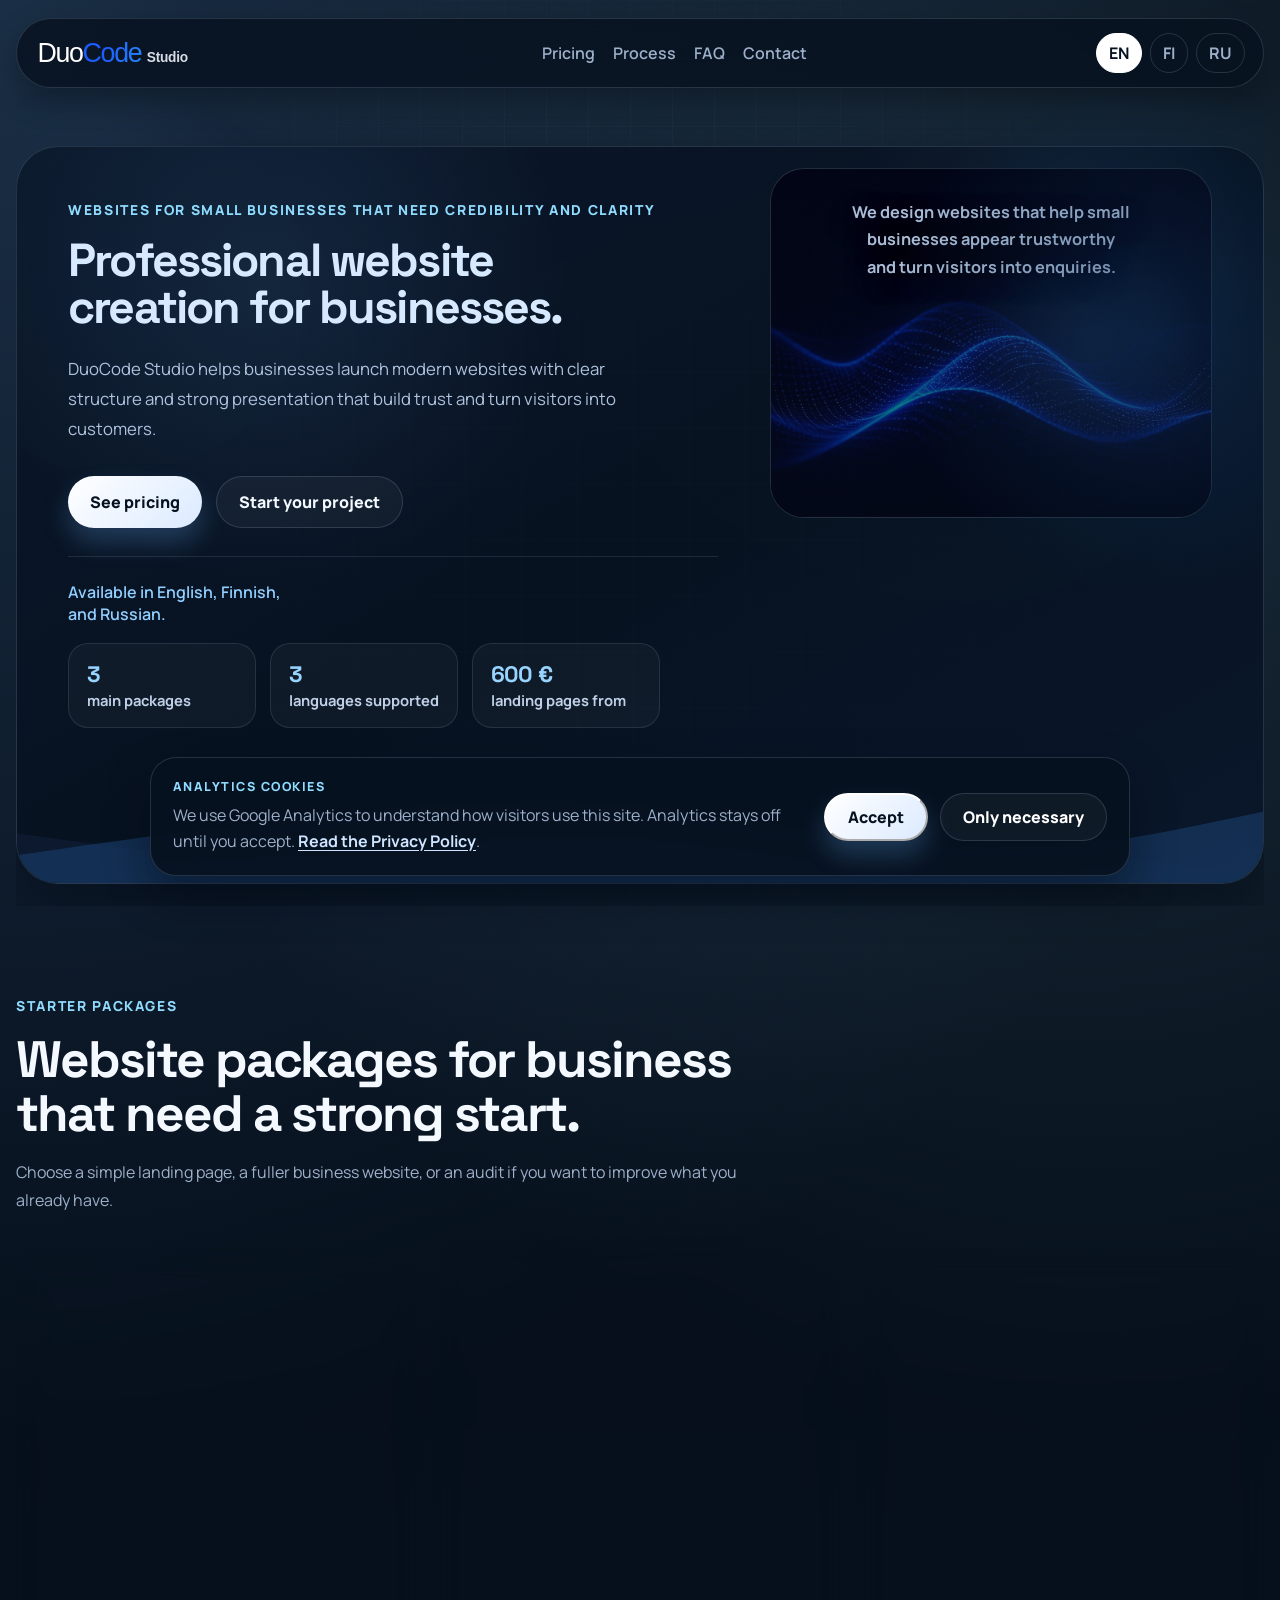
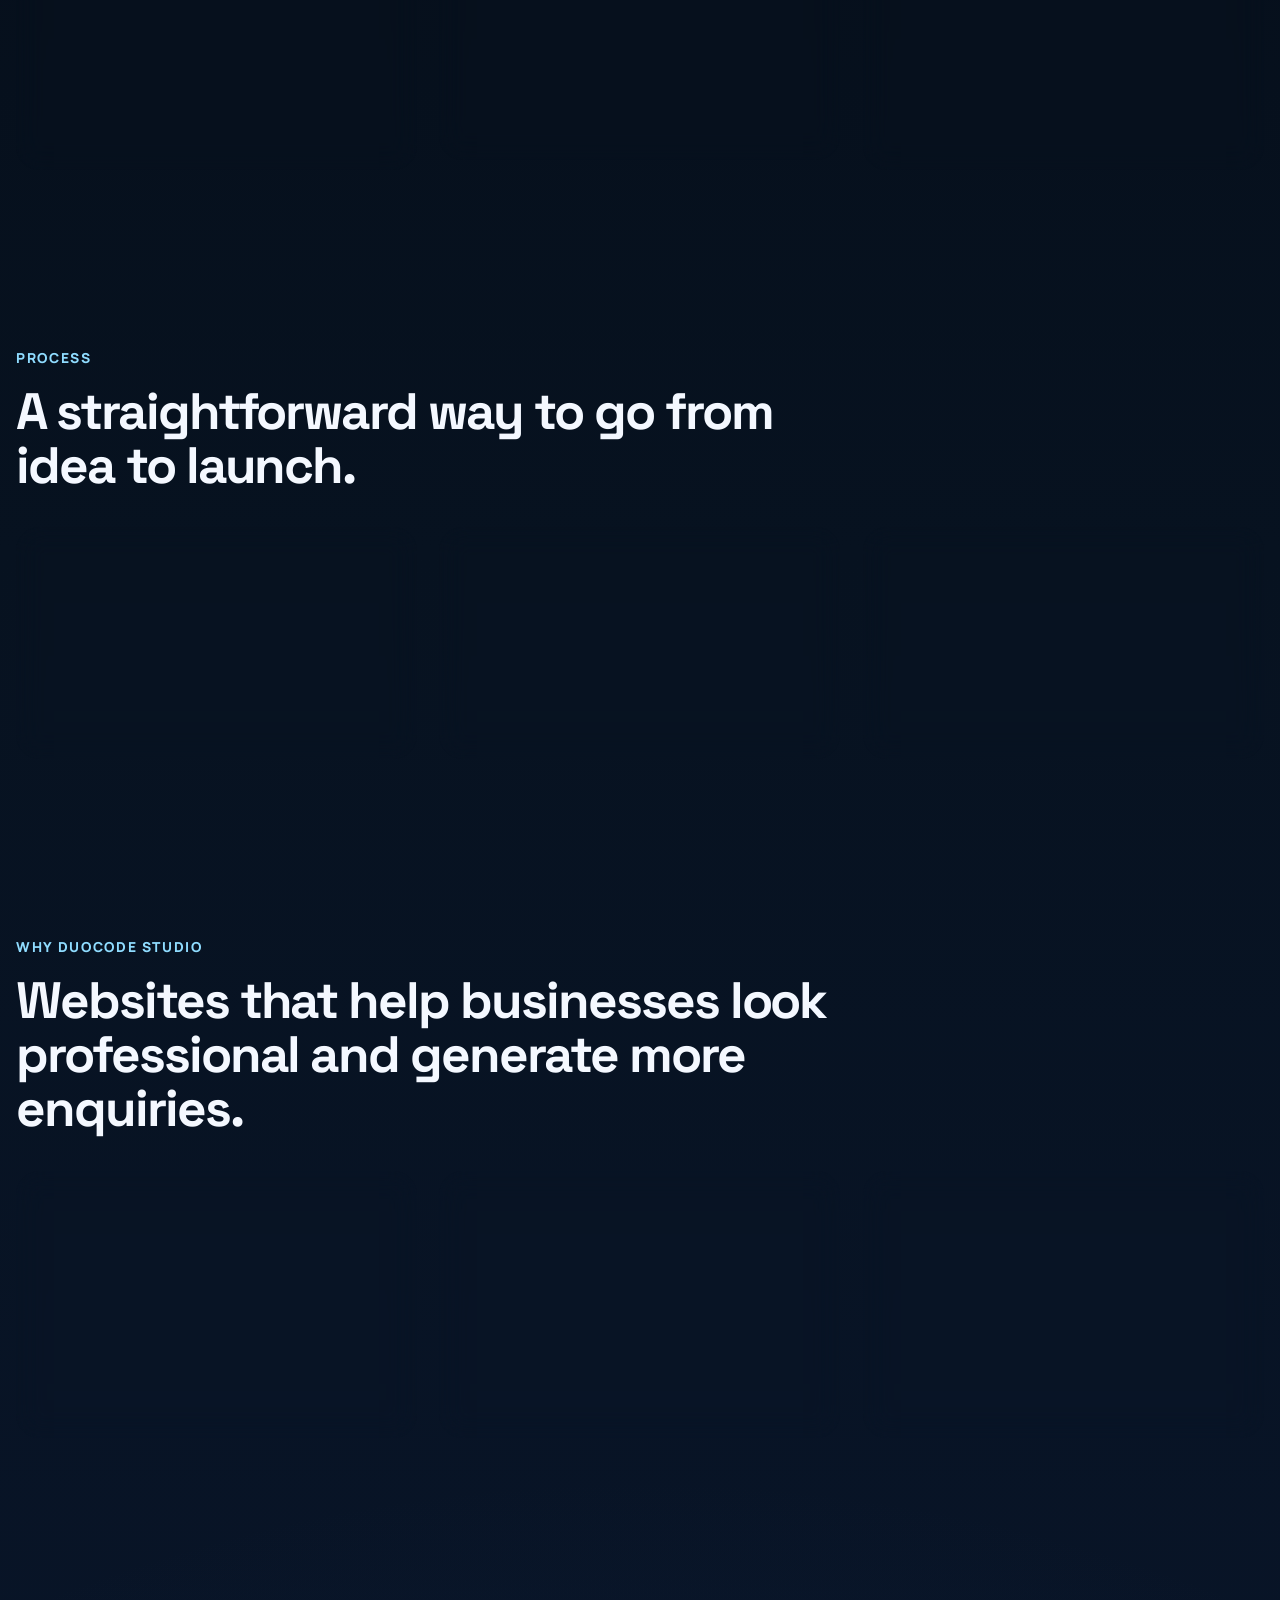
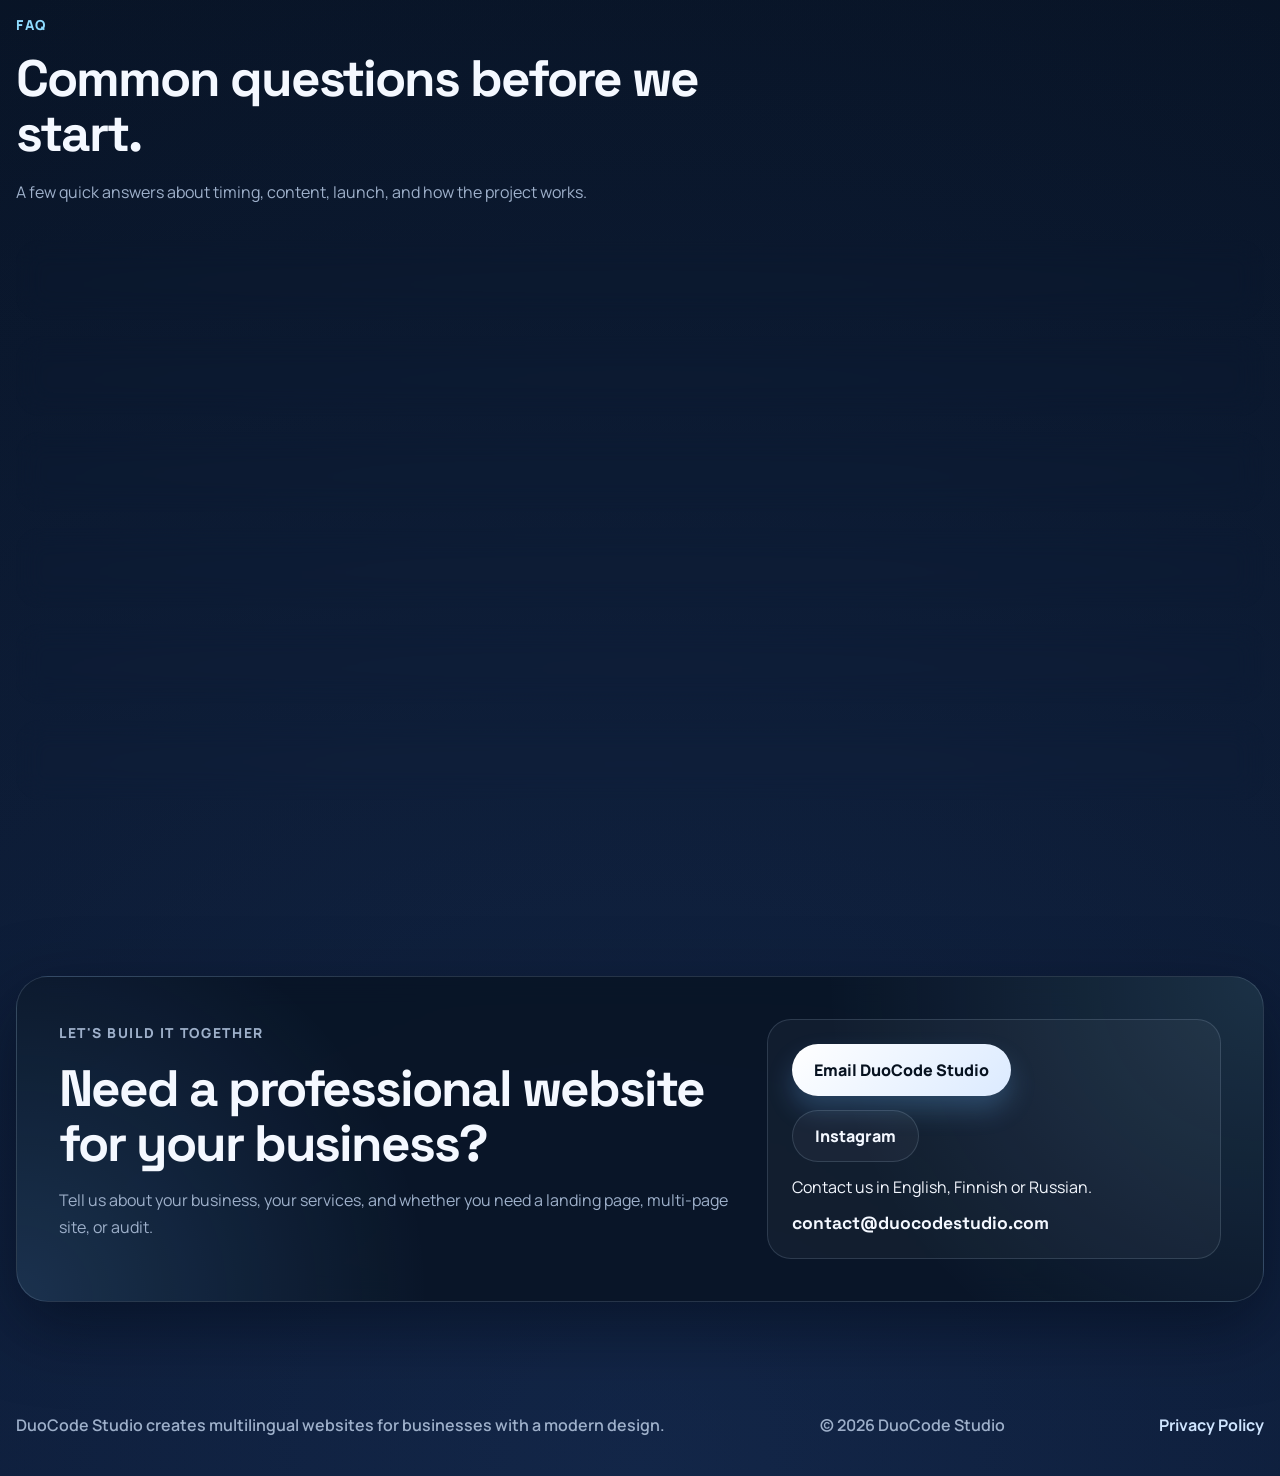
==== commit 5d9fdc06: "add vercel.json" ====
--- a/index.html
+++ b/index.html
@@ -49,6 +49,7 @@
 		/>
 		<link rel="stylesheet" href="./styles.css" />
 		<script src="./analytics-consent.js" defer></script>
+		<script src="./clarity-consent.js" defer></script>
 		<script type="application/ld+json">
 			{
 				"@context": "https://schema.org",
@@ -160,7 +161,7 @@
 		<div class="page-shell">
 			<header class="site-header">
 				<a class="brand" href="#top" aria-label="DuoCode Studio">
-					<img class="brand-logo" src="./assets/duocode-studio-logo.svg" alt="DuoCode Studio" />
+					<img class="brand-logo" src="./assets/duocode-studio-logo.svg" alt="DuoCode Studio" width="410" height="82" />
 				</a>
 
 				<nav class="site-nav" aria-label="Primary navigation">
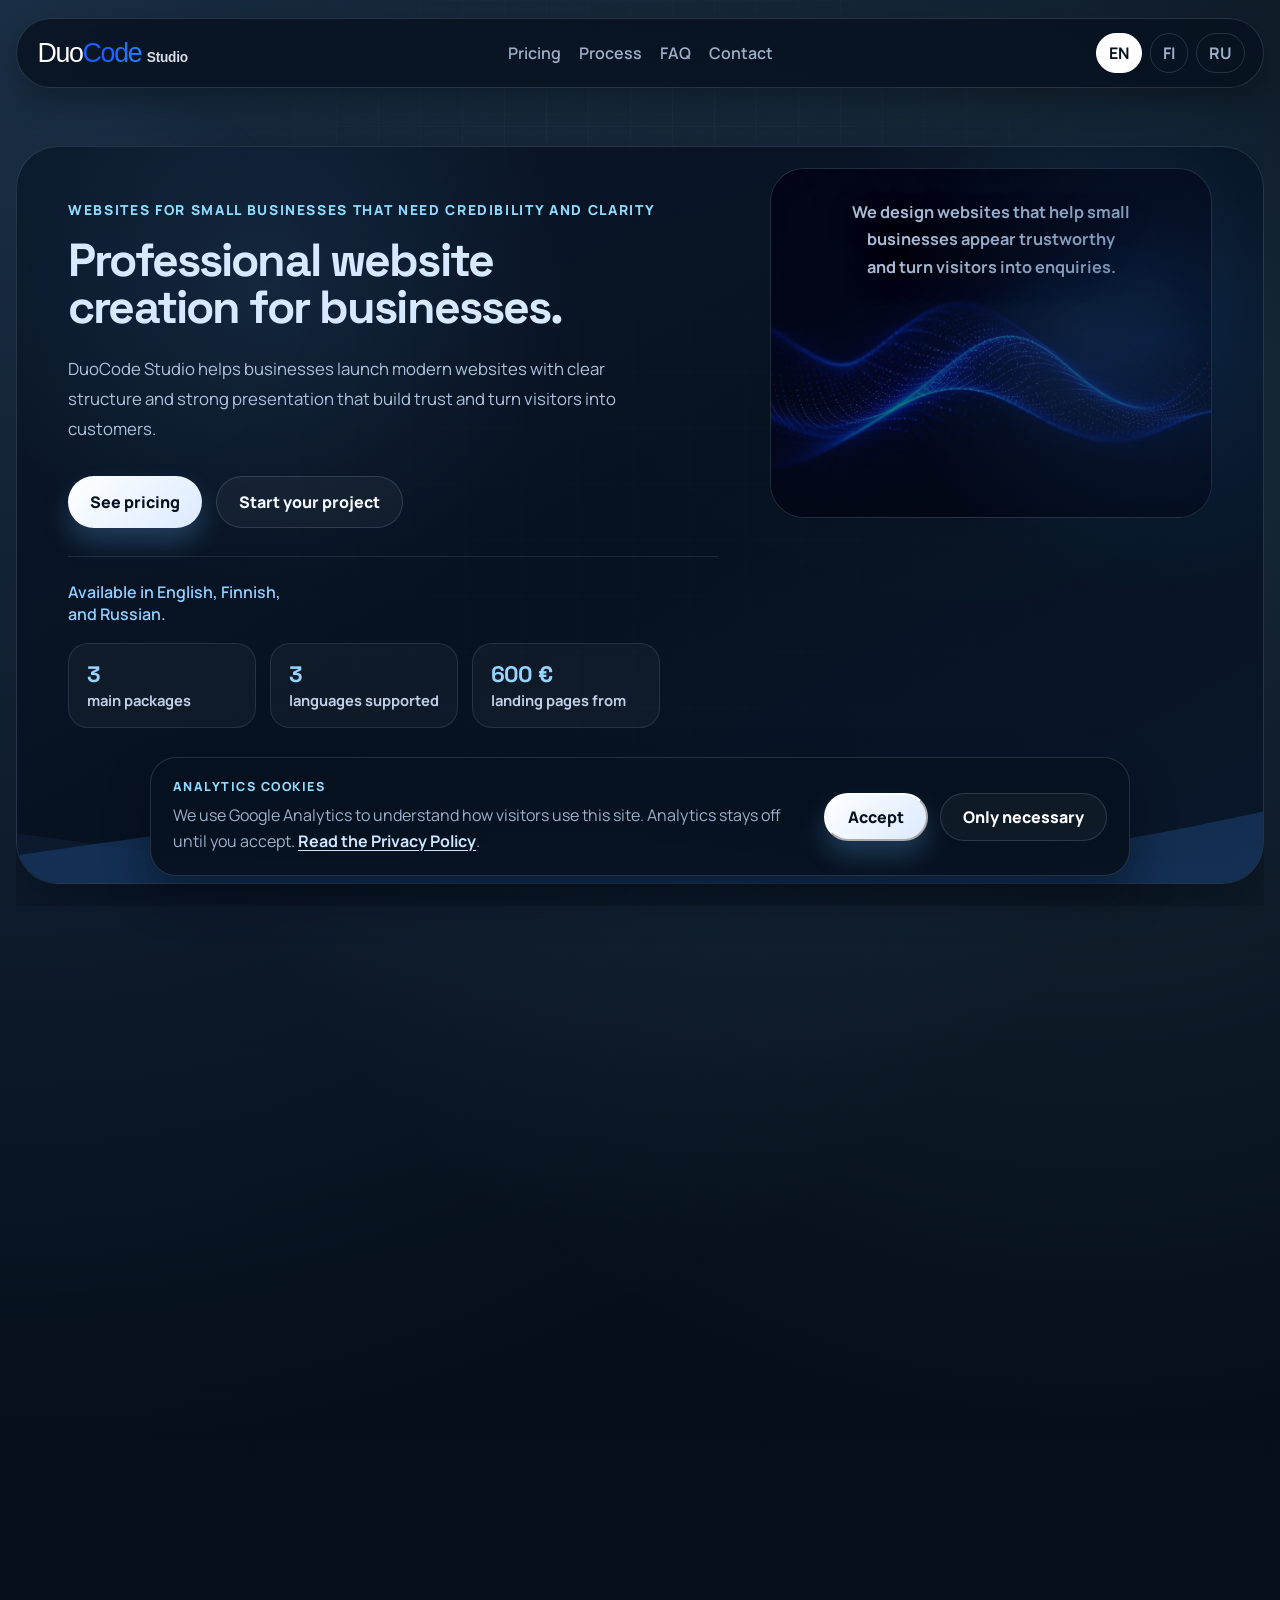
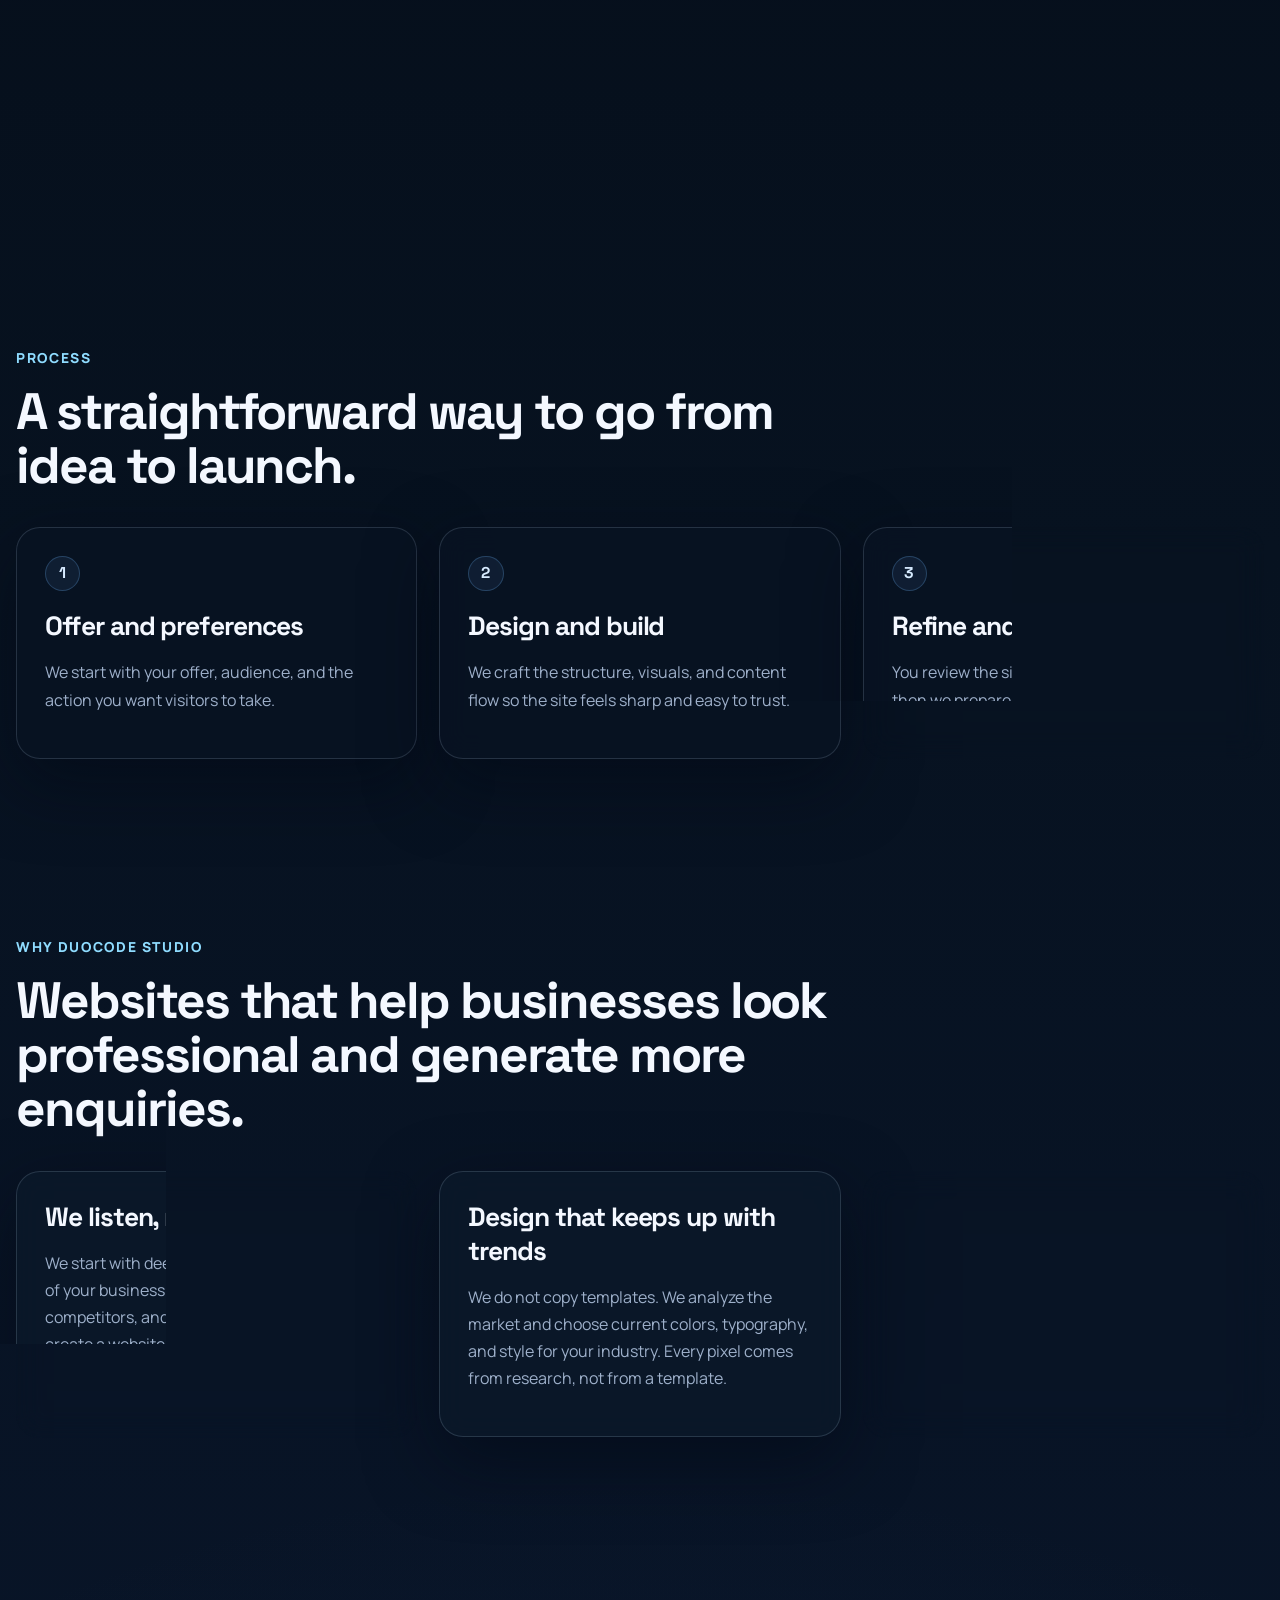
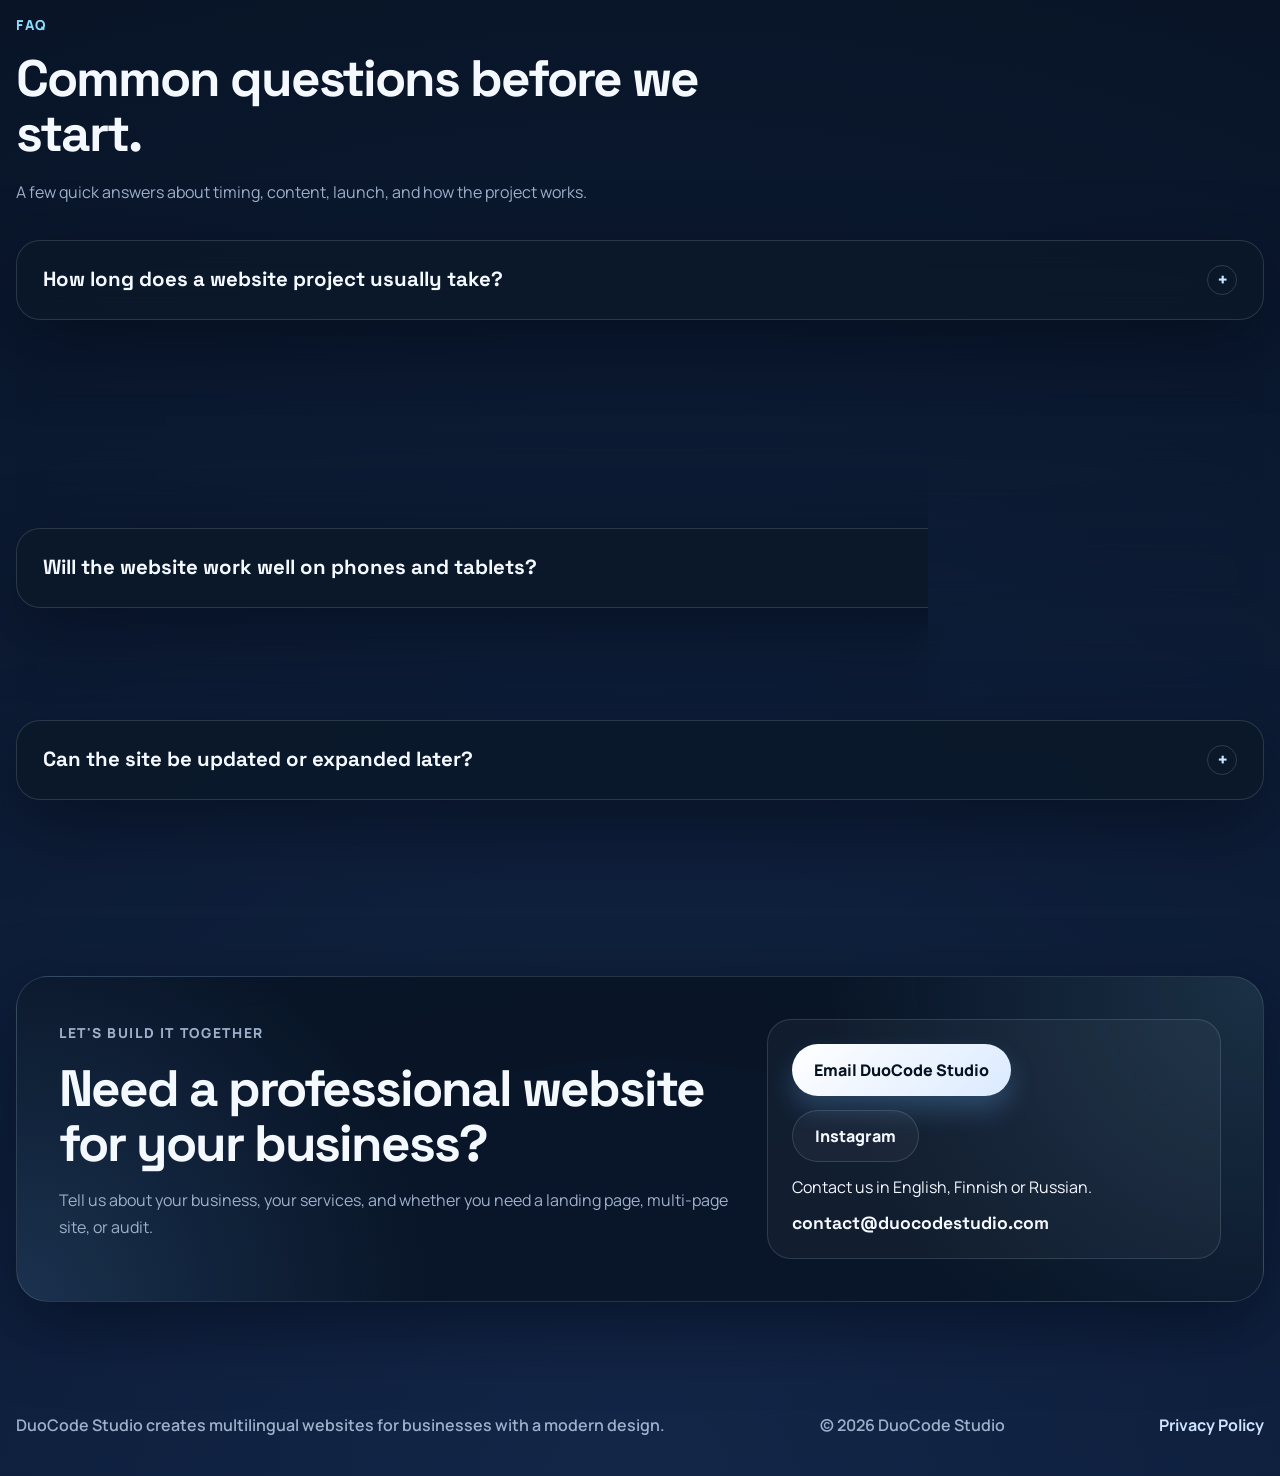
==== commit d3ddbadd: "Update menu" ====
--- a/index.html
+++ b/index.html
@@ -164,17 +164,33 @@
 					<img class="brand-logo" src="./assets/duocode-studio-logo.svg" alt="DuoCode Studio" width="410" height="82" />
 				</a>
 
-				<nav class="site-nav" aria-label="Primary navigation">
-					<a href="#pricing">Pricing</a>
-					<a href="#process">Process</a>
-					<a href="#faq">FAQ</a>
-					<a href="#contact">Contact</a>
-				</nav>
-
-				<div class="language-switcher language-switcher-header" aria-label="Language switcher">
-					<a class="lang-button is-active" href="./" lang="en" hreflang="en" aria-current="page">EN</a>
-					<a class="lang-button" href="./fi/" lang="fi" hreflang="fi">FI</a>
-					<a class="lang-button" href="./ru/" lang="ru" hreflang="ru">RU</a>
+				<button
+					class="menu-toggle"
+					type="button"
+					aria-label="Open menu"
+					aria-controls="primary-menu"
+					aria-expanded="false"
+					data-menu-open-label="Open menu"
+					data-menu-close-label="Close menu"
+				>
+					<span></span>
+					<span></span>
+					<span></span>
+				</button>
+
+				<div class="header-menu" id="primary-menu">
+					<nav class="site-nav" aria-label="Primary navigation">
+						<a href="#pricing">Pricing</a>
+						<a href="#process">Process</a>
+						<a href="#faq">FAQ</a>
+						<a href="#contact">Contact</a>
+					</nav>
+
+					<div class="language-switcher language-switcher-header" aria-label="Language switcher">
+						<a class="lang-button is-active" href="./" lang="en" hreflang="en" aria-current="page">EN</a>
+						<a class="lang-button" href="./fi/" lang="fi" hreflang="fi">FI</a>
+						<a class="lang-button" href="./ru/" lang="ru" hreflang="ru">RU</a>
+					</div>
 				</div>
 			</header>
 
--- a/styles.css
+++ b/styles.css
@@ -79,9 +79,9 @@
 	position: sticky;
 	top: 16px;
 	z-index: 10;
-	display: flex;
+	display: grid;
+	grid-template-columns: minmax(0, 1fr) auto minmax(0, 1fr);
 	align-items: center;
-	justify-content: space-between;
 	gap: 20px;
 	margin: 18px 0 0;
 	padding: 14px 18px;
@@ -95,6 +95,8 @@
 .brand {
 	display: inline-flex;
 	align-items: center;
+	grid-column: 1;
+	justify-self: start;
 	gap: 0;
 	min-width: 0;
 }
@@ -104,6 +106,60 @@
 	width: clamp(156px, 17vw, 232px);
 	height: auto;
 	flex-shrink: 0;
+}
+
+.header-menu {
+	display: contents;
+}
+
+.menu-toggle {
+	display: none;
+	align-items: center;
+	justify-content: center;
+	flex-direction: column;
+	gap: 5px;
+	width: 42px;
+	height: 42px;
+	padding: 0;
+	border: 1px solid var(--line);
+	border-radius: 14px;
+	background: rgba(255, 255, 255, 0.04);
+	color: var(--ink);
+	cursor: pointer;
+	transition:
+		transform 180ms ease,
+		border-color 180ms ease,
+		background-color 180ms ease;
+}
+
+.menu-toggle span {
+	display: block;
+	width: 18px;
+	height: 2px;
+	border-radius: 999px;
+	background: currentColor;
+	transition:
+		transform 180ms ease,
+		opacity 180ms ease;
+}
+
+.menu-toggle:hover,
+.menu-toggle:focus-visible {
+	transform: translateY(-1px);
+	border-color: rgba(255, 255, 255, 0.26);
+	background: rgba(255, 255, 255, 0.07);
+}
+
+.site-header.is-menu-open .menu-toggle span:nth-child(1) {
+	transform: translateY(7px) rotate(45deg);
+}
+
+.site-header.is-menu-open .menu-toggle span:nth-child(2) {
+	opacity: 0;
+}
+
+.site-header.is-menu-open .menu-toggle span:nth-child(3) {
+	transform: translateY(-7px) rotate(-45deg);
 }
 
 .brand-name,
@@ -148,6 +204,8 @@
 .site-nav {
 	display: inline-flex;
 	align-items: center;
+	grid-column: 2;
+	justify-self: center;
 	gap: 18px;
 }
 
@@ -165,11 +223,16 @@
 .language-switcher {
 	display: inline-flex;
 	align-items: center;
+	justify-self: end;
 	gap: 8px;
 }
 
 .language-switcher-footer {
 	display: none;
+}
+
+.language-switcher-header {
+	grid-column: 3;
 }
 
 .lang-button {
@@ -479,7 +542,7 @@
 	inset: 0;
 	background-image:
 		linear-gradient(180deg, rgba(5, 12, 24, 0.36) 0%, rgba(5, 12, 24, 0.6) 100%),
-		radial-gradient(circle at 72% 50%, rgba(87, 169, 255, 0.2) 0%, rgba(87, 169, 255, 0) 32%), url("./assets/pic1.jpg");
+		radial-gradient(circle at 72% 50%, rgba(87, 169, 255, 0.2) 0%, rgba(87, 169, 255, 0) 32%), url("./assets/pic1.webp");
 	background-size: cover;
 	background-position: center;
 	background-repeat: no-repeat;
@@ -870,6 +933,7 @@
 .value-card,
 .cta-copy,
 .cta-actions,
+.header-menu,
 .site-nav,
 .language-switcher {
 	min-width: 0;
@@ -1183,6 +1247,14 @@
 		text-align: left;
 	}
 
+	.header-menu {
+		flex: 1 1 auto;
+		flex-wrap: wrap;
+		justify-content: center;
+		gap: 12px 18px;
+		margin-left: 0;
+	}
+
 	.site-nav {
 		flex: 1 1 auto;
 		flex-wrap: wrap;
@@ -1352,38 +1424,69 @@
 		width: min(172px, 100%);
 	}
 
+	.menu-toggle {
+		display: inline-flex;
+		order: 2;
+		margin-left: auto;
+	}
+
+	.header-menu {
+		order: 3;
+		display: none;
+		flex: 1 0 100%;
+		flex-direction: column;
+		align-items: stretch;
+		gap: 12px;
+		width: 100%;
+		margin-left: 0;
+		padding-top: 12px;
+		border-top: 1px solid rgba(195, 214, 238, 0.12);
+	}
+
+	.site-header.is-menu-open .header-menu {
+		display: flex;
+	}
+
 	.site-nav {
-		order: 3;
-		flex: 1 0 100%;
-		justify-content: center;
-		gap: 10px 16px;
-		margin-top: 2px;
-		padding-top: 8px;
-		border-top: 1px solid rgba(195, 214, 238, 0.12);
+		flex: none;
+		flex-direction: column;
+		align-items: stretch;
+		justify-content: flex-start;
+		gap: 8px;
+		width: 100%;
+		margin-top: 0;
+		padding-top: 0;
+		border-top: 0;
 		font-size: 0.92rem;
 		line-height: 1.2;
 	}
 
+	.site-nav a {
+		display: flex;
+		align-items: center;
+		justify-content: center;
+		min-height: 42px;
+		padding: 10px 12px;
+		border: 1px solid rgba(195, 214, 238, 0.1);
+		border-radius: 14px;
+		background: rgba(255, 255, 255, 0.035);
+	}
+
 	.language-switcher-header {
-		order: 2;
-		margin-left: auto;
-		gap: 6px;
+		display: inline-flex;
+		justify-content: center;
+		flex-wrap: wrap;
+		width: 100%;
+		margin-left: 0;
+		gap: 8px;
 	}
 
 	.brand {
 		order: 1;
 	}
 
-	.language-switcher-header {
+	.language-switcher-footer {
 		display: none;
-	}
-
-	.language-switcher-footer {
-		display: inline-flex;
-		justify-content: center;
-		align-self: center;
-		flex-wrap: wrap;
-		margin-top: 4px;
 	}
 
 	.lang-button {
@@ -1509,17 +1612,17 @@
 	}
 
 	.site-nav {
-		gap: 8px 12px;
+		gap: 7px;
 		font-size: 0.86rem;
-		padding-top: 7px;
+		padding-top: 0;
 	}
 
 	.language-switcher-header {
-		gap: 5px;
+		gap: 6px;
 	}
 
 	.language-switcher-footer {
-		gap: 5px;
+		display: none;
 	}
 
 	.lang-button {
